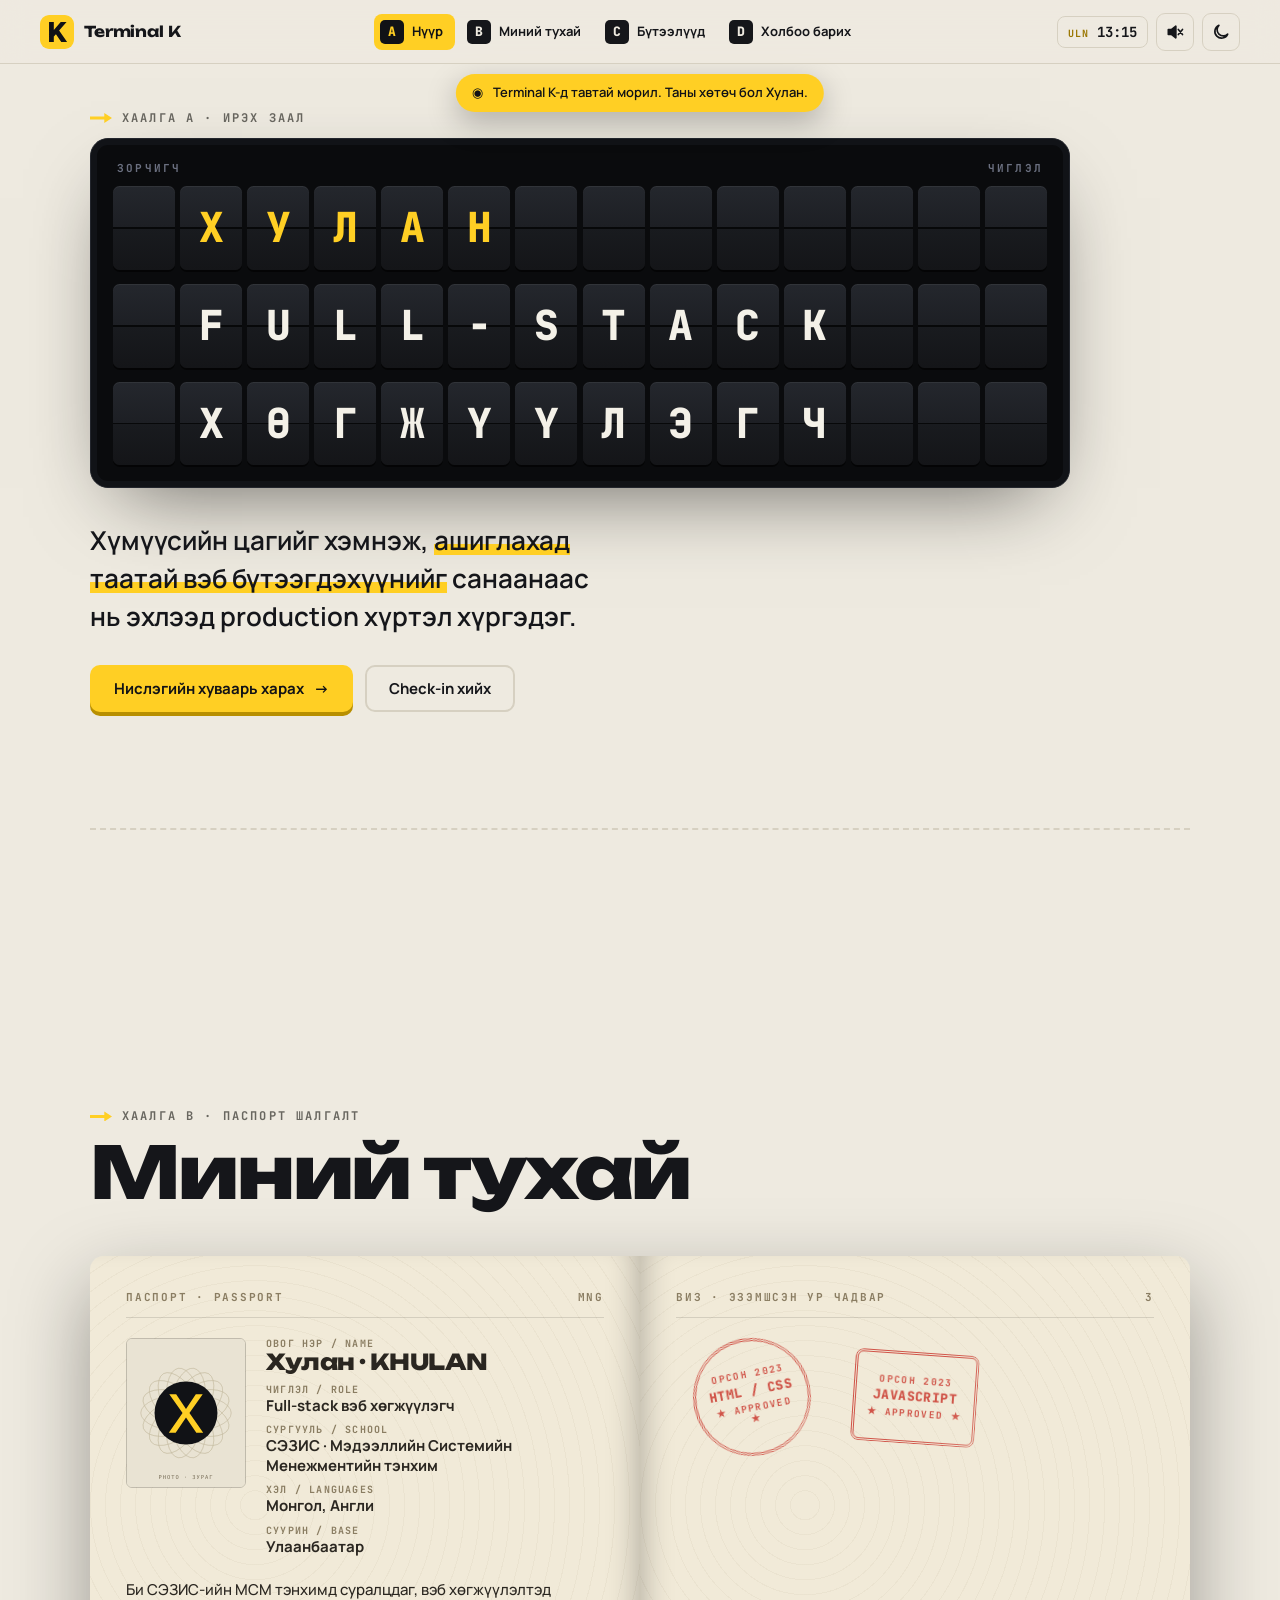
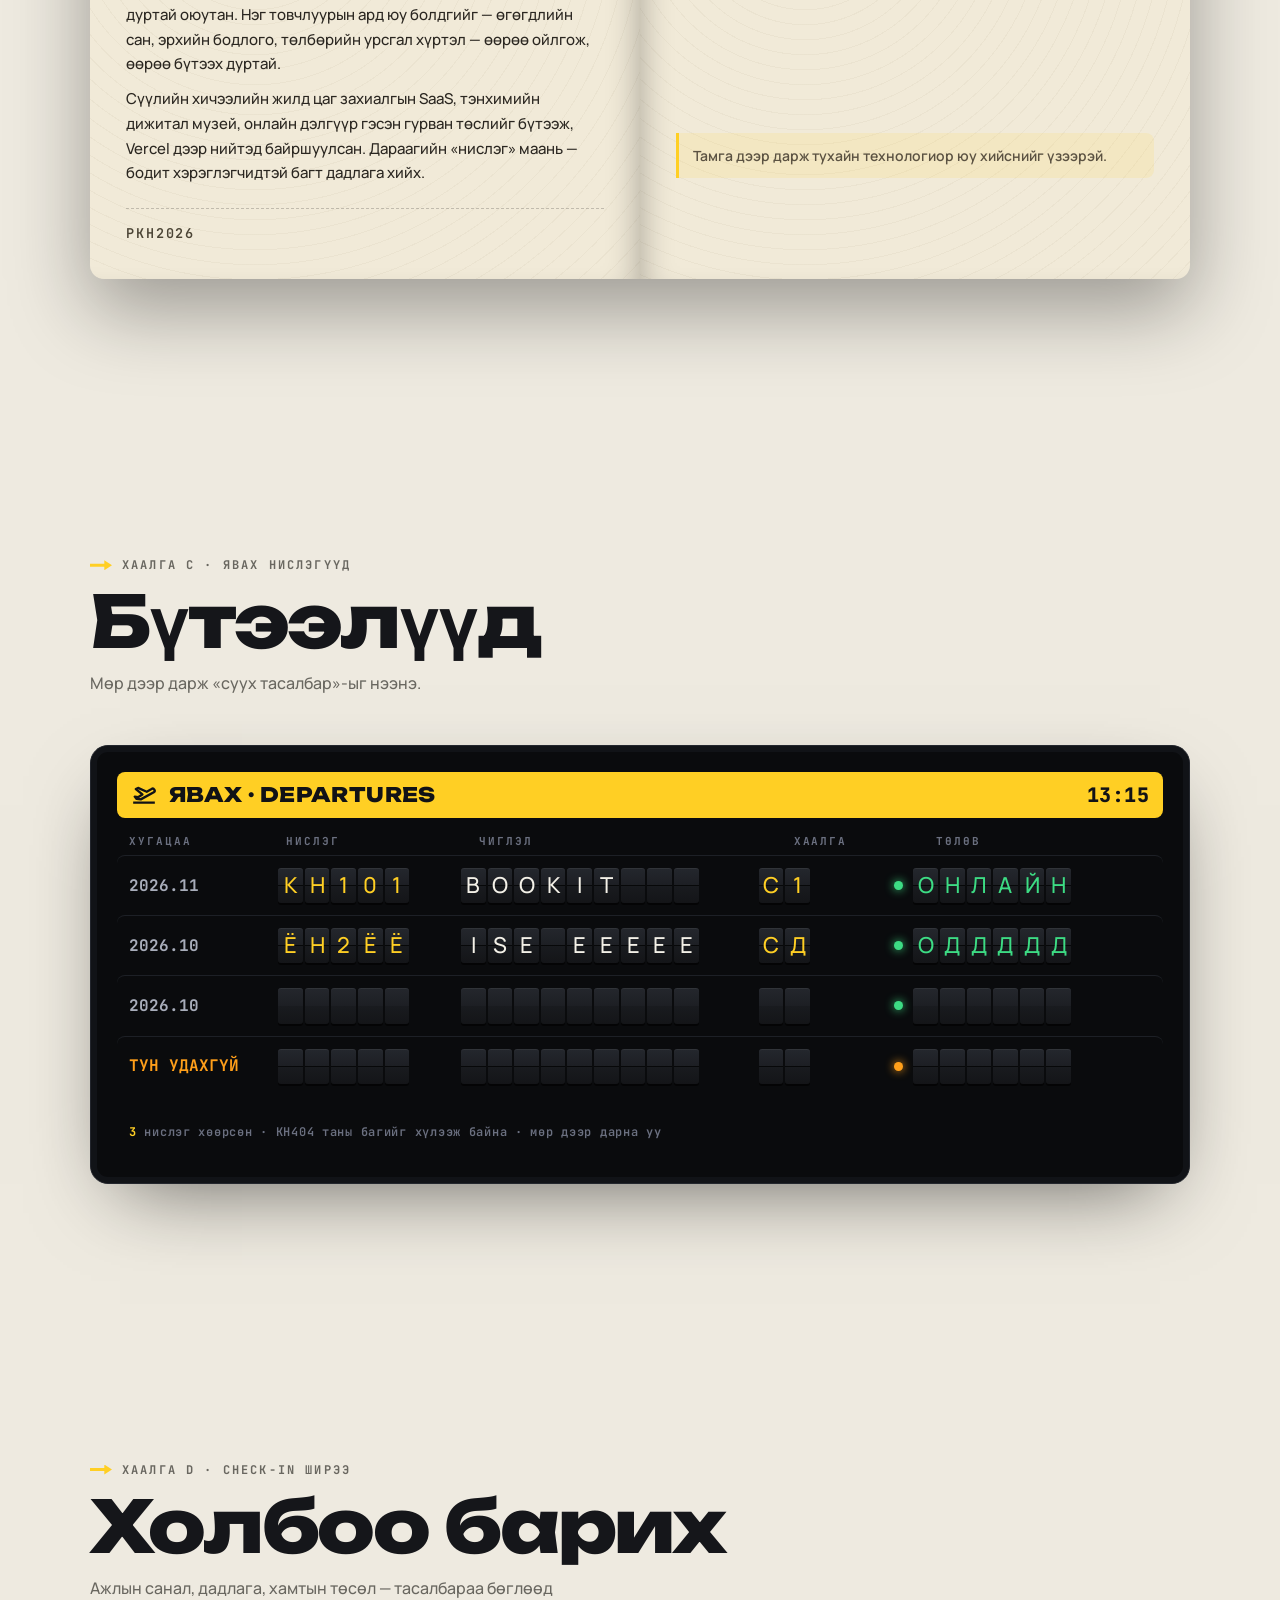
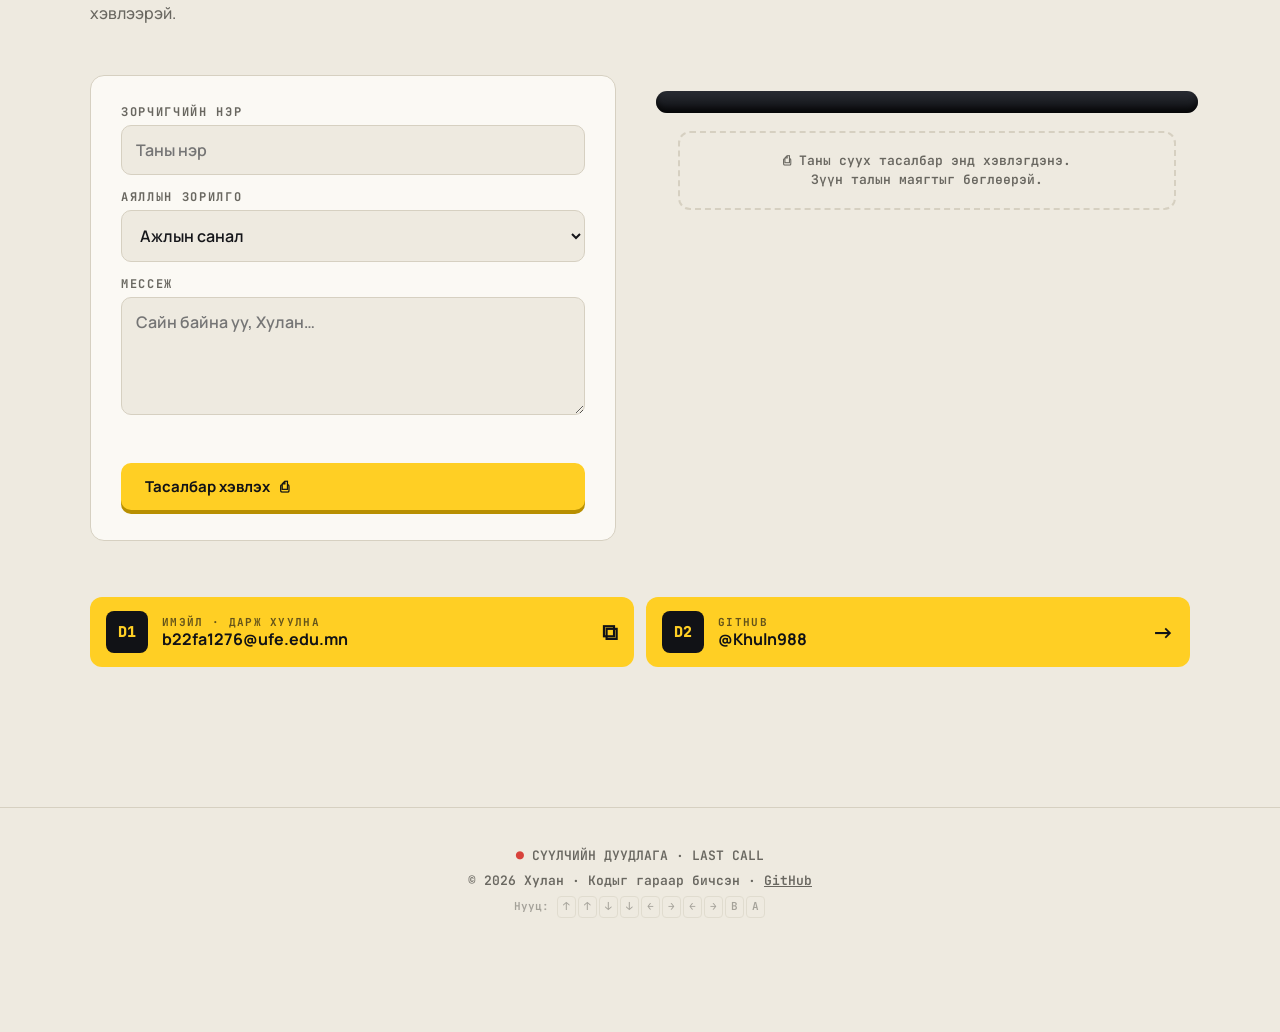
==== index.html @ 2f31a18d "Бүтэц: index.html — терминалын хаалга A–D хэсгүүд Co-Authored-By: Claude Opus 5.5 <noreply@anthropic" ====
<!doctype html>
<html lang="mn" data-theme="night">
<head>
  <meta charset="UTF-8" />
  <meta name="viewport" content="width=device-width, initial-scale=1.0" />
  <title>Terminal K · Хулан — Full-stack хөгжүүлэгч</title>
  <meta name="description" content="Хулангийн портфолио — нисэх буудлын терминал хэлбэрээр. Бүтээлүүд, ур чадвар, холбоо барих." />
  <meta name="theme-color" content="#0c0d10" />
  <meta property="og:title" content="Terminal K · Хулан" />
  <meta property="og:description" content="Нисэх буудал маягийн хувийн портфолио." />
  <link rel="icon" href="assets/logo.svg" type="image/svg+xml" />
  <link rel="preconnect" href="https://fonts.googleapis.com" />
  <link rel="preconnect" href="https://fonts.gstatic.com" crossorigin />
  <link href="https://fonts.googleapis.com/css2?family=JetBrains+Mono:wght@500;700;800&family=Manrope:wght@400;500;600;700;800&family=Unbounded:wght@500;700;800&display=swap" rel="stylesheet" />
  <link rel="stylesheet" href="css/style.css" />
</head>
<body>
  <a class="skip" href="#works">Бүтээлүүд рүү алгасах</a>

  <!-- ============ ДЭЭД МӨР: лого, навигаци (хаалганы тэмдэг), цаг ============ -->
  <header class="topbar">
    <a href="#hero" class="brand" id="logo" aria-label="Terminal K — нүүр">
      <img src="assets/logo.svg" alt="" width="34" height="34" />
      <span>Terminal&nbsp;K</span>
    </a>

    <nav class="signs" aria-label="Үндсэн цэс">
      <a href="#hero"><b>A</b><span>Нүүр</span></a>
      <a href="#about"><b>B</b><span>Миний тухай</span></a>
      <a href="#works"><b>C</b><span>Бүтээлүүд</span></a>
      <a href="#contact"><b>D</b><span>Холбоо барих</span></a>
    </nav>

    <div class="tools">
      <span class="clock" aria-label="Улаанбаатарын цаг"><small>ULN</small> <time id="clock">--:--</time></span>
      <button class="icon-btn" id="soundBtn" aria-pressed="false" title="Дуу асаах/унтраах">
        <svg viewBox="0 0 24 24" aria-hidden="true"><path d="M4 9h4l5-4v14l-5-4H4z"/><path class="wave" d="M16 8.5a5 5 0 0 1 0 7M18.5 6a8.5 8.5 0 0 1 0 12"/><path class="mute" d="M16 9l5 6M21 9l-5 6"/></svg>
        <span class="sr">Дуу</span>
      </button>
      <button class="icon-btn" id="themeBtn" title="Өдөр / Шөнийн нислэг">
        <svg viewBox="0 0 24 24" aria-hidden="true"><path class="moon" d="M20 14.5A8 8 0 1 1 9.5 4a6.5 6.5 0 0 0 10.5 10.5z"/><g class="sun"><circle cx="12" cy="12" r="4.5"/><path d="M12 2v2M12 20v2M2 12h2M20 12h2M4.9 4.9l1.4 1.4M17.7 17.7l1.4 1.4M4.9 19.1l1.4-1.4M17.7 6.3l1.4-1.4"/></g></svg>
        <span class="sr">Горим</span>
      </button>
    </div>
  </header>

  <!-- Зарлалын мөр (PA announcement) -->
  <div class="pa" id="pa" role="status" aria-live="polite">
    <span class="pa-icon" aria-hidden="true">◉</span><span id="paText"></span>
  </div>

  <main>
    <!-- ============ A · ТАНИЛЦУУЛГА ============ -->
    <section id="hero" class="hero" data-gate="hero">
      <p class="eyebrow">Хаалга A · Ирэх заал</p>
      <div class="board-wrap">
        <div class="board-head"><span>ЗОРЧИГЧ</span><span>ЧИГЛЭЛ</span></div>
        <div class="flapboard" id="heroBoard" aria-hidden="true"></div>
      </div>
      <h1 class="sr" id="heroTitle"></h1>
      <p class="tagline" id="tagline"></p>
      <div class="cta">
        <a href="#works" class="btn btn-sign">Нислэгийн хуваарь харах <span aria-hidden="true">→</span></a>
        <a href="#contact" class="btn btn-ghost">Check-in хийх</a>
      </div>
      <div class="runway" aria-hidden="true">
        <span class="plane" id="heroPlane">
          <svg viewBox="0 0 64 24"><path d="M2 13l9-1 14-9h6l-8 9 18-1 6-5h4l-3 7 3 7h-4l-6-5-18-1 8 9h-6l-14-9-9-1z"/></svg>
        </span>
      </div>
    </section>

    <!-- ============ B · МИНИЙ ТУХАЙ (Паспорт) ============ -->
    <section id="about" class="about" data-gate="about">
      <header class="sec-head">
        <p class="eyebrow">Хаалга B · Паспорт шалгалт</p>
        <h2>Миний тухай</h2>
      </header>

      <div class="passport" id="passport">
        <!-- зүүн хуудас: мэдээлэл -->
        <article class="page page-id">
          <div class="page-top"><span>ПАСПОРТ · PASSPORT</span><span>MNG</span></div>
          <div class="id-grid">
            <div class="photo" aria-hidden="true">
              <img src="assets/avatar.svg" alt="" />
            </div>
            <dl class="fields" id="fields"></dl>
          </div>
          <div class="bio" id="bio"></div>
          <p class="mrz" id="mrz" aria-hidden="true"></p>
        </article>

        <!-- баруун хуудас: виз тамга = ур чадвар -->
        <article class="page page-visa">
          <div class="page-top"><span>ВИЗ · ЭЗЭМШСЭН УР ЧАДВАР</span><span>3</span></div>
          <ul class="stamps" id="stamps"></ul>
          <p class="stamp-note" id="stampNote">Тамга дээр дарж тухайн технологиор юу хийснийг үзээрэй.</p>
        </article>
      </div>
    </section>

    <!-- ============ C · БҮТЭЭЛҮҮД (Нислэгийн самбар) ============ -->
    <section id="works" class="works" data-gate="works">
      <header class="sec-head">
        <p class="eyebrow">Хаалга C · Явах нислэгүүд</p>
        <h2>Бүтээлүүд</h2>
        <p class="sec-sub">Мөр дээр дарж «суух тасалбар»-ыг нээнэ.</p>
      </header>

      <div class="departures">
        <div class="dep-title">
          <span class="dep-icon" aria-hidden="true">
            <svg viewBox="0 0 24 24"><path d="M2 19h20M3.5 13.5l3 .5 4-2.5-6-5 2-1 8 3.5 4.5-2.5a1.8 1.8 0 0 1 2 3L9 16l-4-.5z"/></svg>
          </span>
          <span>ЯВАХ · DEPARTURES</span>
          <time id="depClock"></time>
        </div>
        <div class="dep-cols" aria-hidden="true">
          <span>ХУГАЦАА</span><span>НИСЛЭГ</span><span>ЧИГЛЭЛ</span><span>ХААЛГА</span><span>ТӨЛӨВ</span>
        </div>
        <ul class="dep-rows" id="depRows"></ul>
      </div>
    </section>

    <!-- ============ D · ХОЛБОО БАРИХ (Check-in) ============ -->
    <section id="contact" class="contact" data-gate="contact">
      <header class="sec-head">
        <p class="eyebrow">Хаалга D · Check-in ширээ</p>
        <h2>Холбоо барих</h2>
        <p class="sec-sub">Ажлын санал, дадлага, хамтын төсөл — тасалбараа бөглөөд хэвлээрэй.</p>
      </header>

      <div class="checkin">
        <form class="desk" id="checkinForm" novalidate>
          <label>Зорчигчийн нэр
            <input name="name" id="fName" autocomplete="name" required maxlength="40" placeholder="Таны нэр" />
          </label>
          <label>Аяллын зорилго
            <select name="purpose" id="fPurpose">
              <option>Ажлын санал</option>
              <option>Дадлагын санал</option>
              <option>Хамтын төсөл</option>
              <option>Зүгээр л мэндчилгээ</option>
            </select>
          </label>
          <label>Мессеж
            <textarea name="message" id="fMsg" rows="4" required maxlength="600" placeholder="Сайн байна уу, Хулан…"></textarea>
          </label>
          <p class="form-err" id="formErr" role="alert"></p>
          <button class="btn btn-sign" type="submit">Тасалбар хэвлэх <span aria-hidden="true">⎙</span></button>
        </form>

        <div class="printer">
          <div class="slot" aria-hidden="true"></div>
          <p class="printer-hint" id="printerHint">⎙ Таны суух тасалбар энд хэвлэгдэнэ.<br>Зүүн талын маягтыг бөглөөрэй.</p>
          <div class="ticket" id="ticket" aria-live="polite">
            <div class="t-main">
              <div class="t-row"><span class="t-air"><img src="assets/logo.svg" alt="" width="20" height="20" /> TERMINAL K</span><span>BOARDING PASS</span></div>
              <div class="t-route">
                <div><small>ХААНААС</small><b id="tFrom">YOU</b></div>
                <span class="t-plane" aria-hidden="true">✈</span>
                <div><small>ХААШАА</small><b>ХУЛАН</b></div>
              </div>
              <div class="t-grid">
                <div><small>ЗОРЧИГЧ</small><span id="tName">—</span></div>
                <div><small>ЗОРИЛГО</small><span id="tPurpose">—</span></div>
                <div><small>ОГНОО</small><span id="tDate">—</span></div>
                <div><small>СУУДАЛ</small><span id="tSeat">—</span></div>
              </div>
              <a class="btn btn-sign t-send" id="tSend" href="#">Имэйлээр илгээх →</a>
            </div>
            <div class="t-stub" aria-hidden="true"><div class="barcode" id="barcode"></div></div>
          </div>
        </div>

        <ul class="gates" id="gates"></ul>
      </div>
    </section>
  </main>

  <footer class="foot">
    <p><span class="blink">●</span> СҮҮЛЧИЙН ДУУДЛАГА · LAST CALL</p>
    <p>© <span id="year"></span> Хулан · Кодыг гараар бичсэн · <a href="https://github.com/Khuln988" target="_blank" rel="noopener">GitHub</a></p>
    <p class="hint">Нууц: <kbd>↑</kbd><kbd>↑</kbd><kbd>↓</kbd><kbd>↓</kbd><kbd>←</kbd><kbd>→</kbd><kbd>←</kbd><kbd>→</kbd><kbd>B</kbd><kbd>A</kbd></p>
  </footer>

  <!-- Суух тасалбар (бүтээлийн дэлгэрэнгүй) -->
  <dialog class="pass" id="passDialog" aria-labelledby="passTitle">
    <button class="pass-close" id="passClose" aria-label="Хаах">×</button>
    <div class="pass-body" id="passBody"></div>
  </dialog>

  <div class="flyover" id="flyover" aria-hidden="true">
    <svg viewBox="0 0 64 24"><path d="M2 13l9-1 14-9h6l-8 9 18-1 6-5h4l-3 7 3 7h-4l-6-5-18-1 8 9h-6l-14-9-9-1z"/></svg>
    <span>ХУЛАНД АЖЛЫН САНАЛ ӨГӨӨРӨЙ ✦</span>
  </div>

  <script type="module" src="js/main.js"></script>
</body>
</html>
---- css/style.css ----
/* =====================================================================
   Terminal K — портфолио. Нисэх буудлын тэмдэглэгээ (wayfinding)-ээс
   санаа авсан: шар тэмдэг + хар бичиг, split-flap самбар, паспорт.
   ===================================================================== */

/* ---------- 1. Өнгө, фонт (theme variables) ---------- */
:root {
  --sign: #ffcf24;        /* нисэх буудлын шар тэмдэг */
  --sign-ink: #111216;
  --flap-bg: #1c1e23;
  --flap-ink: #f4f1e8;
  --ok: #3ddc84;
  --warn: #ff9f1a;
  --red: #d8433c;
  --blue: #2f5fd0;
  --green: #1f8a5b;
  --paper: #f1ead8;       /* паспортын цаас */
  --paper-ink: #2a2620;

  --f-display: 'Unbounded', 'Manrope', system-ui, sans-serif;
  --f-body: 'Manrope', system-ui, -apple-system, 'Segoe UI', sans-serif;
  --f-mono: 'JetBrains Mono', ui-monospace, 'SFMono-Regular', Menlo, monospace;

  --r: 14px;
  --wrap: 1180px;
  --pad: clamp(18px, 4vw, 40px);
  --top-h: 64px;
}

/* Шөнийн нислэг (default) */
[data-theme='night'] {
  --bg: #0c0d10;
  --bg-2: #121318;
  --surface: #17191f;
  --ink: #f2efe6;
  --muted: #8f94a1;
  --line: #262933;
  --glow: rgba(255, 207, 36, 0.08);
  color-scheme: dark;
}
/* Өдрийн нислэг */
[data-theme='day'] {
  --bg: #eeeae0;
  --bg-2: #e6e1d4;
  --surface: #fbf9f4;
  --ink: #15161a;
  --muted: #696760;
  --line: #d6d0c1;
  --glow: rgba(255, 190, 0, 0.18);
  color-scheme: light;
}

/* ---------- 2. Суурь ---------- */
*, *::before, *::after { box-sizing: border-box; }
html { scroll-behavior: smooth; scroll-padding-top: calc(var(--top-h) + 16px); }
body {
  margin: 0;
  background:
    radial-gradient(1200px 600px at 85% -10%, var(--glow), transparent 60%),
    var(--bg);
  color: var(--ink);
  font: 500 16px/1.6 var(--f-body);
  -webkit-font-smoothing: antialiased;
  overflow-x: hidden;
  transition: background-color .4s, color .4s;
}
img, svg { display: block; max-width: 100%; }
a { color: inherit; }
button, input, select, textarea { font: inherit; color: inherit; }
::selection { background: var(--sign); color: var(--sign-ink); }

.sr {
  position: absolute !important; width: 1px; height: 1px; overflow: hidden;
  clip: rect(0 0 0 0); white-space: nowrap;
}
.skip { position: absolute; left: -999px; top: 8px; z-index: 100; background: var(--sign); color: var(--sign-ink); padding: 8px 12px; border-radius: 8px; }
.skip:focus { left: 8px; }
:focus-visible { outline: 3px solid var(--sign); outline-offset: 3px; border-radius: 6px; }

main > section {
  max-width: var(--wrap);
  margin: 0 auto;
  padding: clamp(72px, 11vw, 140px) var(--pad);
}

.eyebrow {
  font: 700 12px/1 var(--f-mono);
  letter-spacing: .18em;
  text-transform: uppercase;
  color: var(--muted);
  margin: 0 0 14px;
  display: flex; align-items: center; gap: 10px;
}
.eyebrow::before {
  content: ''; width: 22px; height: 10px; background: var(--sign);
  clip-path: polygon(0 35%, 65% 35%, 65% 0, 100% 50%, 65% 100%, 65% 65%, 0 65%);
}
.sec-head { margin-bottom: clamp(28px, 5vw, 48px); }
.sec-head h2 {
  font: 800 clamp(34px, 6.4vw, 72px)/1 var(--f-display);
  letter-spacing: -.03em;
  margin: 0;
}
.sec-sub { color: var(--muted); margin: 14px 0 0; max-width: 52ch; }

/* ---------- 3. Товч ---------- */
.btn {
  display: inline-flex; align-items: center; gap: 10px;
  padding: 14px 22px;
  border-radius: 10px;
  border: 2px solid transparent;
  font: 700 15px/1 var(--f-body);
  text-decoration: none;
  cursor: pointer;
  transition: transform .15s, box-shadow .15s, background .2s;
}
.btn-sign { background: var(--sign); color: var(--sign-ink); box-shadow: 0 4px 0 #b88f00; }
.btn-sign:hover { transform: translateY(-2px); box-shadow: 0 6px 0 #b88f00; }
.btn-sign:active { transform: translateY(3px); box-shadow: 0 1px 0 #b88f00; }
.btn-ghost { border-color: var(--line); background: transparent; }
.btn-ghost:hover { border-color: var(--ink); }

/* ---------- 4. Дээд мөр ---------- */
.topbar {
  position: sticky; top: 0; z-index: 40;
  height: var(--top-h);
  display: flex; align-items: center; justify-content: space-between; gap: 16px;
  padding: 0 var(--pad);
  background: color-mix(in srgb, var(--bg) 82%, transparent);
  backdrop-filter: blur(14px);
  border-bottom: 1px solid var(--line);
}
.brand { display: flex; align-items: center; gap: 10px; text-decoration: none; font: 700 15px/1 var(--f-display); letter-spacing: -.01em; user-select: none; }
.brand img { border-radius: 9px; transition: transform .3s; }
.brand:hover img { transform: rotate(-8deg); }

.signs { display: flex; gap: 6px; }
.signs a {
  display: flex; align-items: center; gap: 8px;
  padding: 6px 12px 6px 6px;
  border-radius: 8px;
  text-decoration: none;
  font: 700 13px/1 var(--f-body);
  color: var(--ink);
  transition: background .2s, color .2s;
}
.signs a b {
  display: grid; place-items: center;
  width: 24px; height: 24px; border-radius: 5px;
  background: var(--ink); color: var(--bg);
  font: 800 13px/1 var(--f-mono);
}
.signs a:hover, .signs a.active { background: var(--sign); color: var(--sign-ink); }
.signs a:hover b, .signs a.active b { background: var(--sign-ink); color: var(--sign); }

.tools { display: flex; align-items: center; gap: 8px; }
.clock { font: 700 14px/1 var(--f-mono); padding: 8px 10px; border: 1px solid var(--line); border-radius: 8px; white-space: nowrap; }
.clock small { color: var(--sign); font-size: 10px; letter-spacing: .1em; }
[data-theme='day'] .clock small { color: #9a7600; }
.icon-btn {
  width: 38px; height: 38px; display: grid; place-items: center;
  border-radius: 9px; border: 1px solid var(--line); background: transparent; cursor: pointer;
}
.icon-btn:hover { border-color: var(--ink); }
.icon-btn svg { width: 20px; height: 20px; fill: none; stroke: currentColor; stroke-width: 2; stroke-linecap: round; stroke-linejoin: round; }
#soundBtn svg path:first-child { fill: currentColor; }
#soundBtn .wave { display: none; }
#soundBtn[aria-pressed='true'] .wave { display: block; }
#soundBtn[aria-pressed='true'] .mute { display: none; }
[data-theme='night'] #themeBtn .moon { display: none; }
[data-theme='day'] #themeBtn .sun { display: none; }

/* PA announcement */
.pa {
  position: fixed; z-index: 39; left: 50%; top: calc(var(--top-h) + 10px);
  transform: translate(-50%, -140%);
  max-width: min(92vw, 640px);
  display: flex; gap: 10px; align-items: center;
  padding: 10px 16px;
  background: var(--sign); color: var(--sign-ink);
  border-radius: 999px;
  font: 600 13px/1.35 var(--f-body);
  box-shadow: 0 10px 30px rgba(0,0,0,.25);
  transition: transform .5s cubic-bezier(.2,.9,.25,1.2);
  pointer-events: none;
}
.pa.show { transform: translate(-50%, 0); }
.pa-icon { animation: blink 1s steps(2) infinite; }

/* ---------- 5. Split-flap хавтан ---------- */
.flapboard { container-type: inline-size; display: grid; gap: 1.1cqi; }
.flap-row { display: grid; grid-template-columns: repeat(var(--cols), 1fr); gap: .55cqi; }
.tile {
  position: relative;
  aspect-ratio: .74;
  display: grid; place-items: center;
  border-radius: .7cqi;
  background:
    linear-gradient(180deg, #24272d 0%, #1d1f24 49.4%, #070809 49.4% 50.6%, #191b1f 50.6%, #141518 100%);
  box-shadow: inset 0 1px 0 rgba(255,255,255,.06), 0 2px 0 rgba(0,0,0,.6);
  color: var(--flap-ink);
  font: 800 calc(100cqi / var(--cols) * .62)/1 var(--f-mono);
  perspective: 300px;
  overflow: hidden;
}
.tile.hl { color: var(--sign); }
.tile .ch { display: block; transform-origin: 50% 50%; }
.tile.flip .ch { animation: flip .075s ease-out; }
@keyframes flip {
  from { transform: rotateX(-85deg) scaleY(.6); filter: brightness(.35); }
  to { transform: none; filter: none; }
}

/* жижиг хувилбар — нислэгийн самбарын нүд */
.mini { display: inline-flex; gap: 2px; }
.mini .tile {
  width: 1.12em; font-size: var(--mini-size, 22px);
  aspect-ratio: auto; height: 1.6em;
  border-radius: 3px;
}

/* ---------- 6. Hero ---------- */
.hero { min-height: calc(100svh - var(--top-h)); display: flex; flex-direction: column; justify-content: center; padding-top: 48px !important; }
.board-wrap {
  background: #0a0b0d;
  border: 1px solid #23262d;
  border-radius: calc(var(--r) + 4px);
  padding: clamp(10px, 2vw, 22px);
  box-shadow: 0 30px 80px -30px rgba(0,0,0,.6), inset 0 0 0 6px #111317;
  max-width: 980px;
}
.board-head { display: flex; justify-content: space-between; font: 700 11px/1 var(--f-mono); letter-spacing: .2em; color: #6b7080; padding: 2px 4px 12px; }
.tagline {
  font: 600 clamp(19px, 2.4vw, 26px)/1.45 var(--f-body);
  max-width: 34ch; margin: 34px 0 30px; text-wrap: balance;
}
.tagline em { font-style: normal; background: linear-gradient(transparent 62%, var(--sign) 62% 92%, transparent 92%); color: inherit; }
[data-theme='night'] .tagline em { background: none; color: var(--sign); }
.cta { display: flex; flex-wrap: wrap; gap: 12px; }

.runway { position: relative; height: 70px; margin-top: 48px; border-bottom: 2px dashed var(--line); overflow: hidden; }
.plane { position: absolute; left: -80px; bottom: 6px; width: 64px; color: var(--ink); }
.plane svg, .flyover svg { fill: currentColor; transform: scaleX(-1); }
.plane.takeoff { animation: takeoff 3.2s cubic-bezier(.55,0,.4,1) forwards; }
@keyframes takeoff {
  0% { transform: translateX(0) rotate(0); }
  55% { transform: translateX(55vw) rotate(0); }
  100% { transform: translate(110vw, -70px) rotate(-14deg); }
}

/* ---------- 7. Паспорт ---------- */
.passport {
  display: grid; grid-template-columns: 1fr 1fr;
  perspective: 1800px;
  filter: drop-shadow(0 30px 40px rgba(0,0,0,.35));
}
.page {
  position: relative;
  background:
    repeating-radial-gradient(circle at 30% 40%, transparent 0 14px, rgba(120,100,60,.05) 14px 15px),
    var(--paper);
  color: var(--paper-ink);
  padding: clamp(20px, 3vw, 36px);
  min-height: 520px;
  transition: transform 1.1s cubic-bezier(.2,.8,.2,1), opacity .6s;
}
.page-id { border-radius: var(--r) 0 0 var(--r); transform-origin: right center; box-shadow: inset -24px 0 30px -20px rgba(0,0,0,.25); }
.page-visa { border-radius: 0 var(--r) var(--r) 0; transform-origin: left center; box-shadow: inset 24px 0 30px -20px rgba(0,0,0,.25); }
.passport:not(.open) .page-id { transform: rotateY(70deg); opacity: .2; }
.passport:not(.open) .page-visa { transform: rotateY(-70deg); opacity: .2; }

.page-top { display: flex; justify-content: space-between; font: 700 11px/1 var(--f-mono); letter-spacing: .16em; color: #8a7d62; padding-bottom: 14px; border-bottom: 1px solid rgba(0,0,0,.12); margin-bottom: 20px; }
.id-grid { display: grid; grid-template-columns: 120px 1fr; gap: 20px; }
.photo { border: 1px solid rgba(0,0,0,.2); border-radius: 6px; overflow: hidden; align-self: start; }
.fields { margin: 0; display: grid; gap: 9px; }
.fields div { display: grid; }
.fields dt { font: 700 10px/1.2 var(--f-mono); letter-spacing: .12em; color: #8a7d62; text-transform: uppercase; }
.fields dd { margin: 0; font: 700 15px/1.3 var(--f-body); }
.fields .big dd { font: 800 22px/1.1 var(--f-display); letter-spacing: -.02em; }
.bio { margin-top: 22px; font-size: 15px; line-height: 1.65; }
.bio p { margin: 0 0 10px; }
.mrz {
  margin: 22px 0 0; padding-top: 14px; border-top: 1px dashed rgba(0,0,0,.2);
  font: 600 clamp(10px, 1.25vw, 13.5px)/1.5 var(--f-mono);
  letter-spacing: .14em; word-break: break-all; color: #4c4536;
}

.stamps {
  list-style: none; margin: 0; padding: 0;
  display: grid; grid-template-columns: repeat(3, 1fr);
  gap: 18px 10px; place-items: center;
}
.stamp {
  --c: var(--red);
  position: relative;
  display: grid; place-items: center; text-align: center;
  width: 118px; aspect-ratio: 1;
  border: 3px double var(--c);
  color: var(--c);
  border-radius: 50%;
  padding: 10px;
  background: transparent;
  cursor: pointer;
  font: 800 13px/1.15 var(--f-mono);
  text-transform: uppercase;
  letter-spacing: .03em;
  opacity: 0;
  transform: rotate(var(--rot, -8deg)) scale(2.4);
  mix-blend-mode: multiply;
  -webkit-mask-image: radial-gradient(circle at 30% 30%, #000 60%, rgba(0,0,0,.75) 100%);
  transition: filter .2s;
}
.stamp.rect { border-radius: 8px; aspect-ratio: 1.35; width: 124px; }
.stamp.oval { border-radius: 50% / 40%; aspect-ratio: 1.3; width: 128px; }
.stamp:nth-child(3n+2) { --c: var(--blue); }
.stamp:nth-child(3n) { --c: var(--green); }
.stamp small { display: block; font-size: 9.5px; font-weight: 700; letter-spacing: .14em; margin-top: 4px; }
.stamp small:first-child { margin: 0 0 4px; }
.stamp.in { animation: stampIn .38s cubic-bezier(.3,1.6,.5,1) forwards; }
.stamp:hover, .stamp.active { filter: saturate(1.6) brightness(.85); }
.stamp.active { outline: 2px dashed var(--c); outline-offset: 5px; }
@keyframes stampIn {
  0% { opacity: 0; transform: rotate(var(--rot)) scale(2.4); }
  70% { opacity: .9; transform: rotate(var(--rot)) scale(.94); }
  100% { opacity: .88; transform: rotate(var(--rot)) scale(1); }
}
.stamp-note {
  margin: 24px 0 0; min-height: 3.2em;
  font: 600 14px/1.5 var(--f-body); color: #5b5242;
  padding: 12px 14px; border-left: 3px solid var(--sign); background: rgba(255,207,36,.12); border-radius: 0 8px 8px 0;
}

/* ---------- 8. Нислэгийн самбар ---------- */
.departures {
  background: #0a0b0d; color: var(--flap-ink);
  border-radius: calc(var(--r) + 4px);
  border: 1px solid #23262d;
  box-shadow: 0 30px 80px -30px rgba(0,0,0,.6), inset 0 0 0 6px #111317;
  padding: clamp(14px, 2.4vw, 26px);
  overflow: hidden;
}
.dep-title {
  display: flex; align-items: center; gap: 12px;
  background: var(--sign); color: var(--sign-ink);
  padding: 10px 14px; border-radius: 8px;
  font: 800 clamp(14px, 2vw, 20px)/1 var(--f-display); letter-spacing: .02em;
}
.dep-title time { margin-left: auto; font: 800 clamp(14px, 2vw, 20px)/1 var(--f-mono); }
.dep-icon svg { width: 26px; height: 26px; fill: none; stroke: currentColor; stroke-width: 2.2; stroke-linejoin: round; }

.dep-cols, .dep-row {
  display: grid;
  grid-template-columns: 1fr 1.25fr 2.1fr .9fr 1.5fr;
  gap: 14px; align-items: center;
}
.dep-cols { padding: 18px 12px 8px; font: 700 11px/1 var(--f-mono); letter-spacing: .18em; color: #6b7080; }
.dep-rows { list-style: none; margin: 0; padding: 0; }
.dep-row {
  width: 100%;
  padding: 12px; border: 0; border-top: 1px solid #1d2026;
  background: transparent; color: inherit; text-align: left; cursor: pointer;
  border-radius: 8px;
  transition: background .2s;
}
.dep-row:hover, .dep-row:focus-visible { background: #15171c; }
.dep-row:hover .dep-go { opacity: 1; transform: none; }
.dep-row .when { font: 700 16px/1 var(--f-mono); color: #a8adba; }
.dep-row .status { display: flex; align-items: center; gap: 10px; }
.dep-row .status .tile { color: var(--ok); }
.dep-row .lamp { width: 9px; height: 9px; border-radius: 50%; background: var(--ok); box-shadow: 0 0 10px var(--ok); animation: blink 1.4s steps(2) infinite; flex: none; }
.dep-row.soon .status .tile { color: var(--warn); }
.dep-row.soon .lamp { background: var(--warn); box-shadow: 0 0 10px var(--warn); }
.dep-row.soon .when { color: var(--warn); }
.dep-go { margin-left: auto; font: 700 12px/1 var(--f-mono); color: var(--sign); opacity: 0; transform: translateX(-6px); transition: .2s; white-space: nowrap; }
.dep-foot { padding: 16px 12px 4px; font: 600 12px/1.4 var(--f-mono); color: #6b7080; letter-spacing: .06em; }
.dep-foot b { color: var(--sign); }

/* ---------- 9. Суух тасалбар (dialog) ---------- */
.pass {
  width: min(960px, 94vw); max-height: 92vh;
  padding: 0; border: 0; border-radius: 18px;
  background: transparent; color: #17181c;
  overflow: visible;
}
.pass::backdrop { background: rgba(5,6,8,.72); backdrop-filter: blur(5px); }
.pass[open] { animation: passIn .45s cubic-bezier(.2,.9,.3,1.15); }
@keyframes passIn { from { transform: translateY(40px) rotate(-2deg); opacity: 0; } }
.pass-close {
  position: absolute; z-index: 2; top: -14px; right: -14px;
  width: 40px; height: 40px; border-radius: 50%; border: 0;
  background: var(--sign); color: var(--sign-ink); font: 700 24px/1 var(--f-body); cursor: pointer;
  box-shadow: 0 6px 18px rgba(0,0,0,.35);
}
.pass-body {
  display: grid; grid-template-columns: 1fr 230px;
  max-height: 92vh; overflow: auto;
  border-radius: 18px;
  background: #fbf8f1;
}
.pass-main { padding: clamp(18px, 3vw, 30px); }
.pass-air { display: flex; justify-content: space-between; align-items: center; font: 800 12px/1 var(--f-mono); letter-spacing: .16em; color: #7b7466; margin-bottom: 16px; }
.pass-air span:first-child { display: flex; align-items: center; gap: 8px; color: #17181c; }
.pass-shot { border-radius: 10px; overflow: hidden; border: 1px solid #e6dfcf; background: #eee; }
.pass-shot img { width: 100%; height: auto; aspect-ratio: 16 / 10; object-fit: cover; }
.pass h3 { font: 800 clamp(22px, 3vw, 30px)/1.1 var(--f-display); letter-spacing: -.02em; margin: 20px 0 10px; }
.pass p { margin: 0 0 14px; color: #3c3a35; }
.pass ul.hi { margin: 0 0 16px; padding: 0; list-style: none; display: grid; gap: 8px; }
.pass ul.hi li { padding-left: 26px; position: relative; font-size: 15px; color: #2b2a27; }
.pass ul.hi li::before { content: '✈'; position: absolute; left: 0; top: 0; color: #b88f00; font-size: 13px; }
.chips { display: flex; flex-wrap: wrap; gap: 6px; margin: 0 0 20px; padding: 0; list-style: none; }
.chips li { font: 700 12px/1 var(--f-mono); padding: 7px 9px; border-radius: 6px; background: #17181c; color: #f4f1e8; }
.pass-links { display: flex; flex-wrap: wrap; gap: 10px; align-items: center; }
.pass-links .muted { font: 600 13px/1.3 var(--f-mono); color: #7b7466; padding: 10px 4px; }
.pass-links .btn-ghost { border-color: #d9d1bf; color: #17181c; }
.pass-stub {
  position: relative;
  padding: 26px 22px;
  background: var(--sign); color: var(--sign-ink);
  border-left: 3px dashed rgba(0,0,0,.35);
  display: flex; flex-direction: column; gap: 16px;
}
.pass-stub::before, .pass-stub::after {
  content: ''; position: absolute; left: -15px; width: 28px; height: 28px; border-radius: 50%;
  background: var(--bg);
}
.pass-stub::before { top: -14px; } .pass-stub::after { bottom: -14px; }
.pass-stub small { display: block; font: 700 10px/1 var(--f-mono); letter-spacing: .16em; opacity: .7; margin-bottom: 4px; }
.pass-stub b { font: 800 22px/1 var(--f-mono); }
.pass-stub .barcode { margin-top: auto; }

.barcode { height: 56px; display: flex; gap: 2px; align-items: stretch; }
.barcode i { background: currentColor; display: block; }

/* ---------- 10. Check-in ---------- */
.checkin {
  display: grid; grid-template-columns: 1fr 1fr; gap: clamp(20px, 4vw, 48px);
  align-items: start;
}
.desk {
  display: grid; gap: 16px;
  padding: clamp(18px, 3vw, 30px);
  border-radius: var(--r);
  background: var(--surface);
  border: 1px solid var(--line);
}
.desk label { display: grid; gap: 7px; font: 700 12px/1 var(--f-mono); letter-spacing: .14em; text-transform: uppercase; color: var(--muted); }
.desk input, .desk select, .desk textarea {
  width: 100%;
  padding: 13px 14px;
  border-radius: 10px;
  border: 1.5px solid var(--line);
  background: var(--bg);
  font: 600 16px/1.4 var(--f-body); letter-spacing: 0; text-transform: none;
  color: var(--ink);
  resize: vertical;
}
.desk input:focus, .desk select:focus, .desk textarea:focus { outline: none; border-color: var(--sign); box-shadow: 0 0 0 4px var(--glow); }
.form-err { margin: 0; min-height: 1.2em; color: var(--red); font: 600 14px/1.3 var(--f-body); }
[data-theme='night'] .form-err { color: #ff7a72; }

.printer { position: relative; padding-top: 16px; }
.slot {
  position: relative; z-index: 2;
  height: 22px; border-radius: 11px;
  background: linear-gradient(#2a2d34, #0d0e11);
  box-shadow: inset 0 -4px 6px rgba(0,0,0,.6), 0 2px 0 rgba(255,255,255,.05);
  margin: 0 -8px;
}
.ticket {
  position: relative;
  margin: -8px 14px 0;
  display: grid; grid-template-columns: 1fr 74px;
  background: #fbf8f1; color: #17181c;
  border-radius: 0 0 14px 14px;
  clip-path: inset(0 0 100% 0);
  transform: translateY(-40px);
  box-shadow: 0 20px 40px -18px rgba(0,0,0,.5);
}
.ticket.printing { animation: print 1.6s steps(12) forwards; }
.ticket.printed { clip-path: inset(0 0 0 0); transform: none; }
@keyframes print {
  from { clip-path: inset(0 0 100% 0); transform: translateY(-40px); }
  to { clip-path: inset(0 0 0 0); transform: none; }
}
.printer-hint {
  margin: 18px 14px 0; padding: 18px; text-align: center;
  border: 2px dashed var(--line); border-radius: 12px;
  font: 600 13px/1.5 var(--f-mono); color: var(--muted);
}
.printer.has-ticket .printer-hint { display: none; }
.t-main { padding: 22px 20px 20px; }
.t-row { display: flex; justify-content: space-between; font: 800 11px/1 var(--f-mono); letter-spacing: .14em; color: #7b7466; }
.t-air { display: flex; align-items: center; gap: 8px; color: #17181c; }
.t-route { display: flex; align-items: center; justify-content: space-between; margin: 18px 0; }
.t-route small, .t-grid small { display: block; font: 700 10px/1 var(--f-mono); letter-spacing: .14em; color: #8a8273; margin-bottom: 5px; }
.t-route b { font: 800 clamp(24px, 3.4vw, 34px)/1 var(--f-display); letter-spacing: -.02em; }
.t-route div:last-child { text-align: right; }
.t-plane { font-size: 22px; color: #b88f00; }
.t-grid { display: grid; grid-template-columns: 1fr 1fr; gap: 12px; padding-top: 14px; border-top: 1px dashed #d9d1bf; margin-bottom: 18px; }
.t-grid span { font: 700 14px/1.25 var(--f-body); overflow-wrap: anywhere; }
.t-send { width: 100%; justify-content: center; }
.t-stub { background: var(--sign); color: var(--sign-ink); border-left: 3px dashed rgba(0,0,0,.3); border-radius: 0 0 14px 0; display: grid; place-items: center; padding: 14px 10px; }
.t-stub .barcode { height: auto; width: 46px; flex-direction: column; align-self: stretch; }
.t-stub .barcode i { height: auto; }

.gates { grid-column: 1 / -1; list-style: none; margin: 8px 0 0; padding: 0; display: grid; grid-template-columns: repeat(auto-fit, minmax(240px, 1fr)); gap: 12px; }
.gate {
  display: flex; align-items: center; gap: 14px;
  padding: 14px 16px; border-radius: 12px;
  background: var(--sign); color: var(--sign-ink);
  text-decoration: none; font-weight: 700; cursor: pointer; border: 0; width: 100%; text-align: left;
  transition: transform .15s;
}
.gate:hover { transform: translateY(-3px) rotate(-.5deg); }
.gate b { display: grid; place-items: center; min-width: 42px; height: 42px; border-radius: 8px; background: var(--sign-ink); color: var(--sign); font: 800 15px/1 var(--f-mono); }
.gate span { display: grid; line-height: 1.25; min-width: 0; }
.gate small { font: 700 11px/1.2 var(--f-mono); letter-spacing: .12em; opacity: .65; text-transform: uppercase; }
.gate em { font-style: normal; overflow: hidden; text-overflow: ellipsis; white-space: nowrap; }
.gate .arrow { margin-left: auto; font-size: 22px; transition: transform .2s; }
.gate:hover .arrow { transform: translateX(4px); }

/* ---------- 11. Footer + easter egg ---------- */
.foot { border-top: 1px solid var(--line); padding: 34px var(--pad) 110px; text-align: center; color: var(--muted); font: 600 13px/1.6 var(--f-mono); }
.foot p { margin: 4px 0; }
.foot .blink { color: var(--red); animation: blink 1s steps(2) infinite; }
.foot .hint { opacity: .55; font-size: 11px; }
kbd { display: inline-block; padding: 1px 5px; margin: 0 1px; border: 1px solid var(--line); border-radius: 4px; font: inherit; }

.flyover {
  position: fixed; z-index: 60; top: 28vh; left: 0;
  display: flex; align-items: center; gap: 0;
  transform: translateX(-110%);
  pointer-events: none;
  color: var(--ink);
}
.flyover svg { width: 90px; order: 2; }
.flyover span {
  order: 1;
  background: var(--sign); color: var(--sign-ink);
  font: 800 16px/1 var(--f-display); padding: 12px 18px;
  clip-path: polygon(0 0, 100% 50%, 100% 50%, 0 100%, 4% 50%);
  clip-path: polygon(0 0, 96% 0, 100% 50%, 96% 100%, 0 100%, 3% 50%);
  white-space: nowrap; margin-right: -4px;
  border-right: 2px solid currentColor;
}
.flyover.go { animation: fly 5s linear forwards; }
@keyframes fly { to { transform: translateX(110vw) translateY(-8vh); } }
.turbulence { animation: shake .7s cubic-bezier(.36,.07,.19,.97) 2; }
@keyframes shake {
  10%, 90% { transform: translate(-1px, 1px) rotate(-.2deg); }
  20%, 80% { transform: translate(3px, -2px) rotate(.3deg); }
  30%, 50%, 70% { transform: translate(-5px, 2px) rotate(-.4deg); }
  40%, 60% { transform: translate(5px, -1px) rotate(.4deg); }
}

@keyframes blink { 50% { opacity: .25; } }

/* Scroll-оор гарч ирэх */
.reveal { opacity: 0; transform: translateY(26px); transition: opacity .7s, transform .7s cubic-bezier(.2,.8,.2,1); }
.reveal.in { opacity: 1; transform: none; }

/* ---------- 12. Responsive ---------- */
@media (max-width: 980px) {
  .clock { display: none; }
  .signs a { padding: 6px; }
  .signs a span { display: none; }
}
@media (max-width: 860px) {
  .passport { grid-template-columns: 1fr; }
  .page { min-height: 0; }
  .page-id { border-radius: var(--r) var(--r) 0 0; box-shadow: inset 0 -24px 30px -20px rgba(0,0,0,.2); }
  .page-visa { border-radius: 0 0 var(--r) var(--r); box-shadow: inset 0 24px 30px -20px rgba(0,0,0,.2); }
  .passport:not(.open) .page-id, .passport:not(.open) .page-visa { transform: translateY(30px); }
  .checkin { grid-template-columns: 1fr; }
  .pass-body { grid-template-columns: 1fr; }
  .pass-stub { border-left: 0; border-top: 3px dashed rgba(0,0,0,.35); display: grid; grid-template-columns: repeat(3, 1fr); }
  .pass-stub::before, .pass-stub::after { top: -15px; left: auto; bottom: auto; }
  .pass-stub::before { left: -14px; } .pass-stub::after { right: -14px; }
  .pass-stub .barcode { grid-column: 1 / -1; height: 40px; }
}
@media (max-width: 720px) {
  :root { --top-h: 58px; }
  /* backdrop-filter нь fixed хүүхэд элементийн байрлалыг эвддэг тул утсан дээр унтраана */
  .topbar { backdrop-filter: none; background: var(--bg); }
  .pa { border-radius: 14px; font-size: 12.5px; width: 92vw; }
  .pass-air span:last-child { display: none; }
  .foot { padding-bottom: 120px; }
  /* Навигаци доод хэсэгт шар тэмдэг болж бууна */
  .signs {
    position: fixed; left: 10px; right: 10px; bottom: 10px; z-index: 45;
    justify-content: space-between;
    padding: 6px; border-radius: 14px;
    background: var(--sign);
    box-shadow: 0 10px 30px rgba(0,0,0,.35);
  }
  .signs a { flex: 1; flex-direction: column; gap: 3px; padding: 6px 2px; color: var(--sign-ink); font-size: 10.5px; }
  .signs a span { display: block; }
  .signs a b { background: var(--sign-ink); color: var(--sign); }
  .signs a.active { background: var(--sign-ink); color: var(--sign); }
  .signs a.active b { background: var(--sign); color: var(--sign-ink); }

  .dep-cols { display: none; }
  .dep-row {
    grid-template-columns: auto 1fr;
    grid-template-areas: 'flight when' 'dest dest' 'gate status';
    row-gap: 10px;
    padding: 16px 8px;
    --mini-size: 17px;
  }
  .dep-row .c-flight { grid-area: flight; }
  .dep-row .when { grid-area: when; justify-self: end; font-size: 13px; }
  .dep-row .c-dest { grid-area: dest; }
  .dep-row .c-gate { grid-area: gate; }
  .dep-row .status { grid-area: status; justify-self: end; }
  .dep-go { display: none; }
  .stamps { grid-template-columns: repeat(2, 1fr); }
  .id-grid { grid-template-columns: 92px 1fr; gap: 14px; }
  .fields .big dd { font-size: 19px; }
  .ticket { margin: -8px 4px 0; }
}
@media (max-width: 400px) {
  .dep-row { --mini-size: 14.5px; }
  .stamp { width: 104px; font-size: 11.5px; }
  .stamp.rect, .stamp.oval { width: 112px; }
}

@media (prefers-reduced-motion: reduce) {
  *, *::before, *::after { animation-duration: .01ms !important; animation-iteration-count: 1 !important; transition-duration: .01ms !important; scroll-behavior: auto !important; }
}
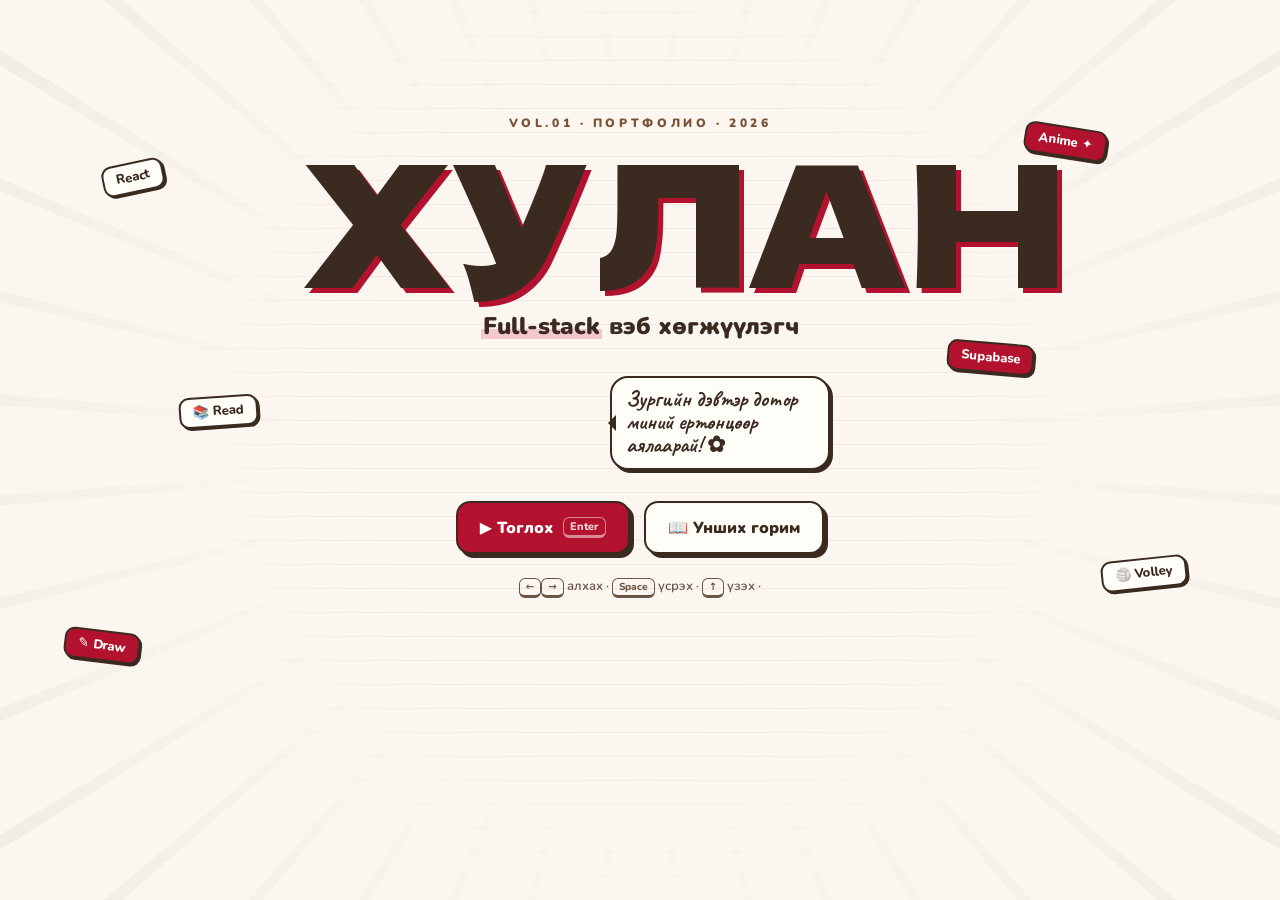
==== commit e74e280c: "UI: манга нүүр, HUD, яриан бөмбөлөг, манга самбар, бэх арчилт transition Co-Authored-By: Claude Opus" ====
--- a/index.html
+++ b/index.html
@@ -1,200 +1,208 @@
 <!doctype html>
-<html lang="mn" data-theme="night">
+<html lang="mn" data-theme="day">
 <head>
   <meta charset="UTF-8" />
-  <meta name="viewport" content="width=device-width, initial-scale=1.0" />
-  <title>Terminal K · Хулан — Full-stack хөгжүүлэгч</title>
-  <meta name="description" content="Хулангийн портфолио — нисэх буудлын терминал хэлбэрээр. Бүтээлүүд, ур чадвар, холбоо барих." />
-  <meta name="theme-color" content="#0c0d10" />
-  <meta property="og:title" content="Terminal K · Хулан" />
-  <meta property="og:description" content="Нисэх буудал маягийн хувийн портфолио." />
-  <link rel="icon" href="assets/logo.svg" type="image/svg+xml" />
+  <meta name="viewport" content="width=device-width, initial-scale=1, viewport-fit=cover" />
+  <title>Хулан — Sketchbook Quest · Full-stack вэб хөгжүүлэгч</title>
+  <meta name="description" content="Хулангийн портфолио — зургийн дэвтэр дотор аялах тоглоом. Ур чадвар, хобби, 5 бүтээл, холбоо барих." />
+  <meta name="theme-color" content="#fbf7f0" />
+  <meta property="og:title" content="Хулан — Sketchbook Quest" />
+  <meta property="og:description" content="Тоглоом хэлбэрийн хувийн портфолио: зураг, анимэ, ном, спорт ба код." />
+  <link rel="icon" href="assets/favicon.svg" type="image/svg+xml" />
   <link rel="preconnect" href="https://fonts.googleapis.com" />
   <link rel="preconnect" href="https://fonts.gstatic.com" crossorigin />
-  <link href="https://fonts.googleapis.com/css2?family=JetBrains+Mono:wght@500;700;800&family=Manrope:wght@400;500;600;700;800&family=Unbounded:wght@500;700;800&display=swap" rel="stylesheet" />
+  <link href="https://fonts.googleapis.com/css2?family=Caveat:wght@600;700&family=Dela+Gothic+One&family=Nunito:wght@500;600;700;800;900&display=swap" rel="stylesheet" />
   <link rel="stylesheet" href="css/style.css" />
 </head>
-<body>
-  <a class="skip" href="#works">Бүтээлүүд рүү алгасах</a>
-
-  <!-- ============ ДЭЭД МӨР: лого, навигаци (хаалганы тэмдэг), цаг ============ -->
-  <header class="topbar">
-    <a href="#hero" class="brand" id="logo" aria-label="Terminal K — нүүр">
-      <img src="assets/logo.svg" alt="" width="34" height="34" />
-      <span>Terminal&nbsp;K</span>
-    </a>
-
-    <nav class="signs" aria-label="Үндсэн цэс">
-      <a href="#hero"><b>A</b><span>Нүүр</span></a>
-      <a href="#about"><b>B</b><span>Миний тухай</span></a>
-      <a href="#works"><b>C</b><span>Бүтээлүүд</span></a>
-      <a href="#contact"><b>D</b><span>Холбоо барих</span></a>
+<body data-mode="start">
+  <a class="skip" href="#reading" data-go="reading">Агуулга руу шууд очих (унших горим)</a>
+
+  <!-- ================= ТОГЛООМ ================= -->
+  <section id="game" class="game" aria-label="Sketchbook Quest тоглоом">
+    <canvas id="screen"></canvas>
+
+    <header class="hud">
+      <div class="hud-chapter" id="chapter" aria-live="polite"><small>БҮЛЭГ</small><b id="chapNo">01</b><span id="chapName">Миний тухай</span></div>
+      <div class="hud-map" id="map" role="group" aria-label="Бүлэг рүү шилжих">
+        <span class="hud-track"><i id="progress"></i></span>
+      </div>
+      <div class="hud-right">
+        <div class="hud-stickers" id="stickers" title="Цуглуулсан ур чадварын стикер"><span class="st-ico">✦</span><b id="coinCount">0</b><small>/9</small></div>
+        <button class="ibtn" id="soundBtn" aria-pressed="false" title="Дуу (M)"><svg viewBox="0 0 24 24"><path class="fill" d="M4 9h4l5-4v14l-5-4H4z"/><path class="wave" d="M16 8.5a5 5 0 0 1 0 7M18.5 6a8.5 8.5 0 0 1 0 12"/><path class="mute" d="M16 9l5 6M21 9l-5 6"/></svg><span class="sr">Дуу</span></button>
+        <button class="ibtn" data-theme-toggle title="Өдөр / Шөнө"><svg viewBox="0 0 24 24"><path class="moon" d="M20 14.5A8 8 0 1 1 9.5 4a6.5 6.5 0 0 0 10.5 10.5z"/><g class="sun"><circle cx="12" cy="12" r="4.5"/><path d="M12 2v2M12 20v2M2 12h2M20 12h2M4.9 4.9l1.4 1.4M17.7 17.7l1.4 1.4M4.9 19.1l1.4-1.4M17.7 6.3l1.4-1.4"/></g></svg><span class="sr">Горим</span></button>
+        <button class="ibtn wide" data-go="reading" title="Унших горим">📖 <span>Унших</span></button>
+      </div>
+    </header>
+
+    <!-- Яриан бөмбөлөг (самбар) -->
+    <div class="bubble" id="bubble" role="status" aria-live="polite">
+      <b id="bubbleTitle"></b>
+      <p id="bubbleText"></p>
+    </div>
+
+    <!-- Объектын дээрх «Үзэх» товч -->
+    <button class="prompt" id="prompt"><kbd>↑</kbd> <span id="promptLabel">Үзэх</span></button>
+
+    <!-- Мэдрэгч дэлгэцийн товчлуур -->
+    <div class="pad" id="pad" aria-hidden="true">
+      <div class="pad-dir">
+        <button data-key="left">◀</button>
+        <button data-key="right">▶</button>
+      </div>
+      <div class="pad-act">
+        <button data-key="up" class="b">Үзэх</button>
+        <button data-key="jump" class="a">Үсрэх</button>
+      </div>
+    </div>
+
+  </section>
+
+  <!-- ================= МАНГА НҮҮР (эхлэл) ================= -->
+  <section id="start" class="start" aria-labelledby="startTitle">
+    <div class="speedlines" aria-hidden="true"></div>
+    <div class="cover">
+      <p class="cover-vol">VOL.01 · ПОРТФОЛИО · 2026</p>
+      <h1 id="startTitle" class="cover-title" data-split>ХУЛАН</h1>
+      <p class="cover-role"><span>Full-stack</span> вэб хөгжүүлэгч</p>
+      <p class="cover-tag" id="coverTag"></p>
+      <div class="cover-hero">
+        <canvas id="heroSprite" width="78" height="60" aria-hidden="true"></canvas>
+        <div class="cover-bubble">Зургийн дэвтэр дотор миний ертөнцөөр аялаарай! ✿</div>
+      </div>
+      <div class="cover-cta">
+        <button class="btn btn-cherry magnetic" id="playBtn">▶ Тоглох <kbd>Enter</kbd></button>
+        <button class="btn btn-paper magnetic" data-go="reading">📖 Унших горим</button>
+      </div>
+      <p class="cover-keys"><kbd>←</kbd><kbd>→</kbd> алхах · <kbd>Space</kbd> үсрэх · <kbd>↑</kbd> үзэх · <span class="touch-only">утсан дээр товчлуур гарна</span></p>
+    </div>
+    <div class="cover-stickers" aria-hidden="true">
+      <span style="--x:8%;--y:18%;--r:-12deg;--d:0s">React</span>
+      <span style="--x:80%;--y:14%;--r:9deg;--d:.4s">Anime ✦</span>
+      <span style="--x:86%;--y:62%;--r:-6deg;--d:.8s">🏐 Volley</span>
+      <span style="--x:5%;--y:70%;--r:7deg;--d:1.2s">✎ Draw</span>
+      <span style="--x:14%;--y:44%;--r:-4deg;--d:1.6s">📚 Read</span>
+      <span style="--x:74%;--y:38%;--r:5deg;--d:2s">Supabase</span>
+    </div>
+  </section>
+
+  <!-- ================= УНШИХ ГОРИМ ================= -->
+  <main id="reading" class="reading" tabindex="-1" aria-label="Портфолио — унших горим">
+    <div class="scroll-progress" id="scrollProgress"></div>
+    <nav class="rnav">
+      <a href="#r-hero" class="rnav-brand"><img src="assets/favicon.svg" alt="" width="30" height="30" /> Хулан</a>
+      <div class="rnav-links">
+        <a href="#r-about">Миний тухай</a><a href="#r-skills">Ур чадвар</a><a href="#r-hobby">Хобби</a><a href="#r-works">Бүтээлүүд</a><a href="#r-contact">Холбоо барих</a>
+      </div>
+      <div class="rnav-tools">
+        <button class="ibtn" data-theme-toggle title="Өдөр / Шөнө"><svg viewBox="0 0 24 24"><path class="moon" d="M20 14.5A8 8 0 1 1 9.5 4a6.5 6.5 0 0 0 10.5 10.5z"/><g class="sun"><circle cx="12" cy="12" r="4.5"/><path d="M12 2v2M12 20v2M2 12h2M20 12h2M4.9 4.9l1.4 1.4M17.7 17.7l1.4 1.4M4.9 19.1l1.4-1.4M17.7 6.3l1.4-1.4"/></g></svg><span class="sr">Горим</span></button>
+        <button class="btn btn-cherry sm" data-go="game">▶ Тоглох</button>
+      </div>
     </nav>
 
-    <div class="tools">
-      <span class="clock" aria-label="Улаанбаатарын цаг"><small>ULN</small> <time id="clock">--:--</time></span>
-      <button class="icon-btn" id="soundBtn" aria-pressed="false" title="Дуу асаах/унтраах">
-        <svg viewBox="0 0 24 24" aria-hidden="true"><path d="M4 9h4l5-4v14l-5-4H4z"/><path class="wave" d="M16 8.5a5 5 0 0 1 0 7M18.5 6a8.5 8.5 0 0 1 0 12"/><path class="mute" d="M16 9l5 6M21 9l-5 6"/></svg>
-        <span class="sr">Дуу</span>
-      </button>
-      <button class="icon-btn" id="themeBtn" title="Өдөр / Шөнийн нислэг">
-        <svg viewBox="0 0 24 24" aria-hidden="true"><path class="moon" d="M20 14.5A8 8 0 1 1 9.5 4a6.5 6.5 0 0 0 10.5 10.5z"/><g class="sun"><circle cx="12" cy="12" r="4.5"/><path d="M12 2v2M12 20v2M2 12h2M20 12h2M4.9 4.9l1.4 1.4M17.7 17.7l1.4 1.4M4.9 19.1l1.4-1.4M17.7 6.3l1.4-1.4"/></g></svg>
-        <span class="sr">Горим</span>
-      </button>
-    </div>
-  </header>
-
-  <!-- Зарлалын мөр (PA announcement) -->
-  <div class="pa" id="pa" role="status" aria-live="polite">
-    <span class="pa-icon" aria-hidden="true">◉</span><span id="paText"></span>
-  </div>
-
-  <main>
-    <!-- ============ A · ТАНИЛЦУУЛГА ============ -->
-    <section id="hero" class="hero" data-gate="hero">
-      <p class="eyebrow">Хаалга A · Ирэх заал</p>
-      <div class="board-wrap">
-        <div class="board-head"><span>ЗОРЧИГЧ</span><span>ЧИГЛЭЛ</span></div>
-        <div class="flapboard" id="heroBoard" aria-hidden="true"></div>
-      </div>
-      <h1 class="sr" id="heroTitle"></h1>
-      <p class="tagline" id="tagline"></p>
-      <div class="cta">
-        <a href="#works" class="btn btn-sign">Нислэгийн хуваарь харах <span aria-hidden="true">→</span></a>
-        <a href="#contact" class="btn btn-ghost">Check-in хийх</a>
-      </div>
-      <div class="runway" aria-hidden="true">
-        <span class="plane" id="heroPlane">
-          <svg viewBox="0 0 64 24"><path d="M2 13l9-1 14-9h6l-8 9 18-1 6-5h4l-3 7 3 7h-4l-6-5-18-1 8 9h-6l-14-9-9-1z"/></svg>
-        </span>
-      </div>
-    </section>
-
-    <!-- ============ B · МИНИЙ ТУХАЙ (Паспорт) ============ -->
-    <section id="about" class="about" data-gate="about">
-      <header class="sec-head">
-        <p class="eyebrow">Хаалга B · Паспорт шалгалт</p>
-        <h2>Миний тухай</h2>
-      </header>
-
-      <div class="passport" id="passport">
-        <!-- зүүн хуудас: мэдээлэл -->
-        <article class="page page-id">
-          <div class="page-top"><span>ПАСПОРТ · PASSPORT</span><span>MNG</span></div>
-          <div class="id-grid">
-            <div class="photo" aria-hidden="true">
-              <img src="assets/avatar.svg" alt="" />
-            </div>
-            <dl class="fields" id="fields"></dl>
+    <section id="r-hero" class="r-hero">
+      <div class="petals" aria-hidden="true"></div>
+      <div class="r-hero-text">
+        <p class="hand reveal" style="--i:0">Сайн уу, би бол…</p>
+        <h1 class="r-name" data-split>ХУЛАН</h1>
+        <p class="r-role reveal" style="--i:3"><span class="hl">Full-stack</span> вэб хөгжүүлэгч</p>
+        <p class="r-tag reveal" style="--i:4" id="rTag"></p>
+        <div class="r-cta reveal" style="--i:5">
+          <a class="btn btn-cherry magnetic" href="#r-works">Бүтээлүүд үзэх ↓</a>
+          <button class="btn btn-paper magnetic" data-go="game">▶ Тоглоом хувилбар</button>
+        </div>
+      </div>
+      <div class="r-hero-art reveal-scale" aria-hidden="true">
+        <div class="panel-art">
+          <canvas id="readSprite" width="78" height="60"></canvas>
+          <span class="bubble-mini">Кодоор зурдаг ✎</span>
+        </div>
+      </div>
+      <a class="scroll-hint" href="#r-about" aria-label="Доош гүйлгэх"><span></span></a>
+    </section>
+
+    <section id="r-about" class="r-sec">
+      <header class="r-head"><span class="r-num">01</span><h2>Миний тухай</h2><svg class="ink-line" viewBox="0 0 300 14" preserveAspectRatio="none"><path d="M2 9 C 60 2, 120 14, 180 6 S 270 4, 298 8"/></svg></header>
+      <div class="about-grid">
+        <div class="about-text" id="aboutText"></div>
+        <aside class="about-side">
+          <dl class="facts" id="facts"></dl>
+          <div class="colors reveal" style="--i:2">
+            <p class="hand">Дуртай өнгөнүүд</p>
+            <div class="swatches" id="colorSwatches"></div>
           </div>
-          <div class="bio" id="bio"></div>
-          <p class="mrz" id="mrz" aria-hidden="true"></p>
-        </article>
-
-        <!-- баруун хуудас: виз тамга = ур чадвар -->
-        <article class="page page-visa">
-          <div class="page-top"><span>ВИЗ · ЭЗЭМШСЭН УР ЧАДВАР</span><span>3</span></div>
-          <ul class="stamps" id="stamps"></ul>
-          <p class="stamp-note" id="stampNote">Тамга дээр дарж тухайн технологиор юу хийснийг үзээрэй.</p>
-        </article>
-      </div>
-    </section>
-
-    <!-- ============ C · БҮТЭЭЛҮҮД (Нислэгийн самбар) ============ -->
-    <section id="works" class="works" data-gate="works">
-      <header class="sec-head">
-        <p class="eyebrow">Хаалга C · Явах нислэгүүд</p>
-        <h2>Бүтээлүүд</h2>
-        <p class="sec-sub">Мөр дээр дарж «суух тасалбар»-ыг нээнэ.</p>
-      </header>
-
-      <div class="departures">
-        <div class="dep-title">
-          <span class="dep-icon" aria-hidden="true">
-            <svg viewBox="0 0 24 24"><path d="M2 19h20M3.5 13.5l3 .5 4-2.5-6-5 2-1 8 3.5 4.5-2.5a1.8 1.8 0 0 1 2 3L9 16l-4-.5z"/></svg>
-          </span>
-          <span>ЯВАХ · DEPARTURES</span>
-          <time id="depClock"></time>
-        </div>
-        <div class="dep-cols" aria-hidden="true">
-          <span>ХУГАЦАА</span><span>НИСЛЭГ</span><span>ЧИГЛЭЛ</span><span>ХААЛГА</span><span>ТӨЛӨВ</span>
-        </div>
-        <ul class="dep-rows" id="depRows"></ul>
-      </div>
-    </section>
-
-    <!-- ============ D · ХОЛБОО БАРИХ (Check-in) ============ -->
-    <section id="contact" class="contact" data-gate="contact">
-      <header class="sec-head">
-        <p class="eyebrow">Хаалга D · Check-in ширээ</p>
-        <h2>Холбоо барих</h2>
-        <p class="sec-sub">Ажлын санал, дадлага, хамтын төсөл — тасалбараа бөглөөд хэвлээрэй.</p>
-      </header>
-
-      <div class="checkin">
-        <form class="desk" id="checkinForm" novalidate>
-          <label>Зорчигчийн нэр
-            <input name="name" id="fName" autocomplete="name" required maxlength="40" placeholder="Таны нэр" />
+          <p class="name-fact reveal" style="--i:3" id="nameFact"></p>
+        </aside>
+      </div>
+    </section>
+
+    <section id="r-skills" class="r-sec">
+      <header class="r-head"><span class="r-num">02</span><h2>Мэргэжлийн ур чадвар</h2><svg class="ink-line" viewBox="0 0 300 14" preserveAspectRatio="none"><path d="M2 9 C 60 2, 120 14, 180 6 S 270 4, 298 8"/></svg></header>
+      <div class="skill-groups" id="skillGroups"></div>
+      <div class="soft reveal"><p class="hand">Зөөлөн ур чадвар</p><ul id="softSkills"></ul></div>
+    </section>
+
+    <section id="r-hobby" class="r-sec">
+      <header class="r-head"><span class="r-num">03</span><h2>Хобби ба спорт</h2><svg class="ink-line" viewBox="0 0 300 14" preserveAspectRatio="none"><path d="M2 9 C 60 2, 120 14, 180 6 S 270 4, 298 8"/></svg></header>
+      <div class="hobby-grid" id="hobbyGrid"></div>
+    </section>
+
+    <section id="r-works" class="r-sec">
+      <header class="r-head"><span class="r-num">04</span><h2>Бүтээлүүд</h2><svg class="ink-line" viewBox="0 0 300 14" preserveAspectRatio="none"><path d="M2 9 C 60 2, 120 14, 180 6 S 270 4, 298 8"/></svg></header>
+      <div class="filters" role="group" aria-label="Бүтээл шүүх" id="filters"></div>
+      <div class="works-grid" id="worksGrid"></div>
+    </section>
+
+    <section id="r-contact" class="r-sec r-contact">
+      <div class="marquee" aria-hidden="true"><div>ХАМТДАА ЮМ БҮТЭЭЕ ✿ LET’S BUILD SOMETHING ✿ ХАМТДАА ЮМ БҮТЭЭЕ ✿ LET’S BUILD SOMETHING ✿&nbsp;</div></div>
+      <header class="r-head"><span class="r-num">05</span><h2>Холбоо барих</h2><svg class="ink-line" viewBox="0 0 300 14" preserveAspectRatio="none"><path d="M2 9 C 60 2, 120 14, 180 6 S 270 4, 298 8"/></svg></header>
+      <div class="contact-grid">
+        <form class="letter reveal" id="contactForm" novalidate>
+          <p class="hand">Захидал бичих ✉</p>
+          <label>Таны нэр<input name="name" id="cName" required maxlength="40" autocomplete="name" placeholder="Нэрээ бичнэ үү" /></label>
+          <label>Сэдэв
+            <select id="cPurpose"><option>Дадлагын санал</option><option>Ажлын санал</option><option>Хамтын төсөл</option><option>Зүгээр л мэндчилгээ</option></select>
           </label>
-          <label>Аяллын зорилго
-            <select name="purpose" id="fPurpose">
-              <option>Ажлын санал</option>
-              <option>Дадлагын санал</option>
-              <option>Хамтын төсөл</option>
-              <option>Зүгээр л мэндчилгээ</option>
-            </select>
-          </label>
-          <label>Мессеж
-            <textarea name="message" id="fMsg" rows="4" required maxlength="600" placeholder="Сайн байна уу, Хулан…"></textarea>
-          </label>
-          <p class="form-err" id="formErr" role="alert"></p>
-          <button class="btn btn-sign" type="submit">Тасалбар хэвлэх <span aria-hidden="true">⎙</span></button>
+          <label>Мессеж<textarea id="cMsg" rows="4" required maxlength="800" placeholder="Сайн байна уу, Хулан…"></textarea></label>
+          <p class="form-err" id="cErr" role="alert"></p>
+          <button class="btn btn-cherry magnetic" type="submit"><span class="send-label">Захидал илгээх</span> <span class="plane" aria-hidden="true">✈</span></button>
         </form>
-
-        <div class="printer">
-          <div class="slot" aria-hidden="true"></div>
-          <p class="printer-hint" id="printerHint">⎙ Таны суух тасалбар энд хэвлэгдэнэ.<br>Зүүн талын маягтыг бөглөөрэй.</p>
-          <div class="ticket" id="ticket" aria-live="polite">
-            <div class="t-main">
-              <div class="t-row"><span class="t-air"><img src="assets/logo.svg" alt="" width="20" height="20" /> TERMINAL K</span><span>BOARDING PASS</span></div>
-              <div class="t-route">
-                <div><small>ХААНААС</small><b id="tFrom">YOU</b></div>
-                <span class="t-plane" aria-hidden="true">✈</span>
-                <div><small>ХААШАА</small><b>ХУЛАН</b></div>
-              </div>
-              <div class="t-grid">
-                <div><small>ЗОРЧИГЧ</small><span id="tName">—</span></div>
-                <div><small>ЗОРИЛГО</small><span id="tPurpose">—</span></div>
-                <div><small>ОГНОО</small><span id="tDate">—</span></div>
-                <div><small>СУУДАЛ</small><span id="tSeat">—</span></div>
-              </div>
-              <a class="btn btn-sign t-send" id="tSend" href="#">Имэйлээр илгээх →</a>
-            </div>
-            <div class="t-stub" aria-hidden="true"><div class="barcode" id="barcode"></div></div>
-          </div>
-        </div>
-
-        <ul class="gates" id="gates"></ul>
-      </div>
-    </section>
+        <ul class="links" id="contactLinks"></ul>
+      </div>
+    </section>
+
+    <footer class="r-foot">
+      <p>© <span class="year"></span> Хулан · гараар кодолсон, гараар зурсан ✎</p>
+      <p class="hint">Нууц: тоглоомд <kbd>↑</kbd><kbd>↑</kbd><kbd>↓</kbd><kbd>↓</kbd><kbd>←</kbd><kbd>→</kbd><kbd>←</kbd><kbd>→</kbd><kbd>B</kbd><kbd>A</kbd></p>
+    </footer>
   </main>
 
-  <footer class="foot">
-    <p><span class="blink">●</span> СҮҮЛЧИЙН ДУУДЛАГА · LAST CALL</p>
-    <p>© <span id="year"></span> Хулан · Кодыг гараар бичсэн · <a href="https://github.com/Khuln988" target="_blank" rel="noopener">GitHub</a></p>
-    <p class="hint">Нууц: <kbd>↑</kbd><kbd>↑</kbd><kbd>↓</kbd><kbd>↓</kbd><kbd>←</kbd><kbd>→</kbd><kbd>←</kbd><kbd>→</kbd><kbd>B</kbd><kbd>A</kbd></p>
-  </footer>
-
-  <!-- Суух тасалбар (бүтээлийн дэлгэрэнгүй) -->
-  <dialog class="pass" id="passDialog" aria-labelledby="passTitle">
-    <button class="pass-close" id="passClose" aria-label="Хаах">×</button>
-    <div class="pass-body" id="passBody"></div>
+  <!-- ================= Манга самбар (бүтээл / хобби дэлгэрэнгүй) ================= -->
+  <dialog class="panel" id="panel" aria-labelledby="panelTitle">
+    <div class="panel-lines" aria-hidden="true"></div>
+    <button class="panel-close" id="panelClose" aria-label="Хаах">×</button>
+    <div class="panel-body" id="panelBody"></div>
   </dialog>
 
-  <div class="flyover" id="flyover" aria-hidden="true">
-    <svg viewBox="0 0 64 24"><path d="M2 13l9-1 14-9h6l-8 9 18-1 6-5h4l-3 7 3 7h-4l-6-5-18-1 8 9h-6l-14-9-9-1z"/></svg>
-    <span>ХУЛАНД АЖЛЫН САНАЛ ӨГӨӨРӨЙ ✦</span>
-  </div>
+  <!-- ================= Төгсгөл: холбоо барих ================= -->
+  <dialog class="panel finish" id="finish" aria-labelledby="finishTitle">
+    <div class="panel-lines" aria-hidden="true"></div>
+    <button class="panel-close" id="finishClose" aria-label="Хаах">×</button>
+    <div class="panel-body">
+      <p class="hand">Төгсгөл… эсвэл эхлэл? 🌸</p>
+      <h2 id="finishTitle">Аялал дууслаа!</h2>
+      <ul class="finish-stats" id="finishStats"></ul>
+      <p class="finish-lead">Хамтдаа ажиллах, дадлагын санал байвал холбогдоорой:</p>
+      <ul class="links" id="finishLinks"></ul>
+      <div class="finish-cta">
+        <button class="btn btn-paper" id="againBtn">↻ Дахин тоглох</button>
+        <button class="btn btn-cherry" data-go="reading">📖 Унших горим</button>
+      </div>
+    </div>
+  </dialog>
+
+  <div class="toasts" id="toasts" aria-live="polite"></div>
+  <div class="wipe" id="wipe" aria-hidden="true"></div>
+  <div class="flyover" id="flyover" aria-hidden="true"><span>✦ ХУЛАНД АЖЛЫН САНАЛ ӨГӨӨРӨЙ ✦</span></div>
 
   <script type="module" src="js/main.js"></script>
 </body>
--- a/css/style.css
+++ b/css/style.css
@@ -1,629 +1,582 @@
 /* =====================================================================
-   Terminal K — портфолио. Нисэх буудлын тэмдэглэгээ (wayfinding)-ээс
-   санаа авсан: шар тэмдэг + хар бичиг, split-flap самбар, паспорт.
+   Хулан — Sketchbook Quest. Өнгө: цагаан цаас · бор бэх · cherry red.
+   Анимэ/манга-гаас санаа авсан: хурдны зураас, яриан бөмбөлөг, самбар.
+   Хөдөлгөөн: micro-interaction (товч, tooltip), transition (горим солих
+   «бэх арчилт»), scroll animation (reveal, ур чадварын мөр, прогресс).
    ===================================================================== */
 
-/* ---------- 1. Өнгө, фонт (theme variables) ---------- */
+/* ---------- 1. Өнгө, фонт ---------- */
 :root {
-  --sign: #ffcf24;        /* нисэх буудлын шар тэмдэг */
-  --sign-ink: #111216;
-  --flap-bg: #1c1e23;
-  --flap-ink: #f4f1e8;
-  --ok: #3ddc84;
-  --warn: #ff9f1a;
-  --red: #d8433c;
-  --blue: #2f5fd0;
-  --green: #1f8a5b;
-  --paper: #f1ead8;       /* паспортын цаас */
-  --paper-ink: #2a2620;
-
-  --f-display: 'Unbounded', 'Manrope', system-ui, sans-serif;
-  --f-body: 'Manrope', system-ui, -apple-system, 'Segoe UI', sans-serif;
-  --f-mono: 'JetBrains Mono', ui-monospace, 'SFMono-Regular', Menlo, monospace;
-
-  --r: 14px;
-  --wrap: 1180px;
-  --pad: clamp(18px, 4vw, 40px);
-  --top-h: 64px;
-}
-
-/* Шөнийн нислэг (default) */
+  --paper: #fbf7f0; --paper-2: #f3ebdd; --card: #fffdf8;
+  --ink: #3b2a20; --ink-2: #6b5546; --brown: #7a5238; --brown-l: #c9a27e;
+  --cherry: #b3122e; --cherry-d: #7c0c22; --sakura: #f4c7cf; --sakura-d: #e48a9c;
+  --line: rgba(59, 42, 32, .16); --rule: rgba(179, 18, 46, .08);
+  --shadow: 0 18px 40px -22px rgba(59, 42, 32, .55);
+  --f-title: 'Dela Gothic One', 'Nunito', system-ui, sans-serif;
+  --f-body: 'Nunito', system-ui, -apple-system, 'Segoe UI', sans-serif;
+  --f-hand: 'Caveat', 'Comic Sans MS', cursive;
+  --r: 18px;
+  --ease-pop: cubic-bezier(.2, 1.5, .35, 1);
+  --ease-out: cubic-bezier(.2, .8, .2, 1);
+}
 [data-theme='night'] {
-  --bg: #0c0d10;
-  --bg-2: #121318;
-  --surface: #17191f;
-  --ink: #f2efe6;
-  --muted: #8f94a1;
-  --line: #262933;
-  --glow: rgba(255, 207, 36, 0.08);
+  --paper: #1f1713; --paper-2: #2a201a; --card: #2b211b;
+  --ink: #f3e6cf; --ink-2: #cbb79c; --brown: #d2b08c; --brown-l: #8f7259;
+  --line: rgba(243, 230, 207, .14); --rule: rgba(244, 199, 207, .05);
+  --shadow: 0 18px 40px -20px rgba(0, 0, 0, .8);
   color-scheme: dark;
-}
-/* Өдрийн нислэг */
-[data-theme='day'] {
-  --bg: #eeeae0;
-  --bg-2: #e6e1d4;
-  --surface: #fbf9f4;
-  --ink: #15161a;
-  --muted: #696760;
-  --line: #d6d0c1;
-  --glow: rgba(255, 190, 0, 0.18);
-  color-scheme: light;
 }
 
 /* ---------- 2. Суурь ---------- */
 *, *::before, *::after { box-sizing: border-box; }
-html { scroll-behavior: smooth; scroll-padding-top: calc(var(--top-h) + 16px); }
+html { -webkit-text-size-adjust: 100%; }
 body {
-  margin: 0;
-  background:
-    radial-gradient(1200px 600px at 85% -10%, var(--glow), transparent 60%),
-    var(--bg);
-  color: var(--ink);
-  font: 500 16px/1.6 var(--f-body);
+  margin: 0; min-height: 100svh; overflow: hidden;
+  background: var(--paper); color: var(--ink);
+  font: 600 16px/1.6 var(--f-body);
   -webkit-font-smoothing: antialiased;
-  overflow-x: hidden;
-  transition: background-color .4s, color .4s;
-}
-img, svg { display: block; max-width: 100%; }
+  transition: background-color .5s, color .5s;
+}
+img, svg, canvas { display: block; max-width: 100%; }
 a { color: inherit; }
 button, input, select, textarea { font: inherit; color: inherit; }
-::selection { background: var(--sign); color: var(--sign-ink); }
-
-.sr {
-  position: absolute !important; width: 1px; height: 1px; overflow: hidden;
-  clip: rect(0 0 0 0); white-space: nowrap;
-}
-.skip { position: absolute; left: -999px; top: 8px; z-index: 100; background: var(--sign); color: var(--sign-ink); padding: 8px 12px; border-radius: 8px; }
+::selection { background: var(--cherry); color: #fff; }
+.sr { position: absolute !important; width: 1px; height: 1px; overflow: hidden; clip: rect(0 0 0 0); white-space: nowrap; }
+.skip { position: fixed; z-index: 200; left: -999px; top: 8px; background: var(--cherry); color: #fff; padding: 8px 12px; border-radius: 10px; }
 .skip:focus { left: 8px; }
-:focus-visible { outline: 3px solid var(--sign); outline-offset: 3px; border-radius: 6px; }
-
-main > section {
-  max-width: var(--wrap);
-  margin: 0 auto;
-  padding: clamp(72px, 11vw, 140px) var(--pad);
-}
-
-.eyebrow {
-  font: 700 12px/1 var(--f-mono);
-  letter-spacing: .18em;
-  text-transform: uppercase;
-  color: var(--muted);
-  margin: 0 0 14px;
-  display: flex; align-items: center; gap: 10px;
-}
-.eyebrow::before {
-  content: ''; width: 22px; height: 10px; background: var(--sign);
-  clip-path: polygon(0 35%, 65% 35%, 65% 0, 100% 50%, 65% 100%, 65% 65%, 0 65%);
-}
-.sec-head { margin-bottom: clamp(28px, 5vw, 48px); }
-.sec-head h2 {
-  font: 800 clamp(34px, 6.4vw, 72px)/1 var(--f-display);
-  letter-spacing: -.03em;
-  margin: 0;
-}
-.sec-sub { color: var(--muted); margin: 14px 0 0; max-width: 52ch; }
-
-/* ---------- 3. Товч ---------- */
+:focus-visible { outline: 3px solid var(--cherry); outline-offset: 3px; border-radius: 8px; }
+kbd { display: inline-block; min-width: 1.6em; padding: 1px 6px; border: 1.5px solid currentColor; border-bottom-width: 3px; border-radius: 6px; font: 800 .78em/1.4 var(--f-body); text-align: center; }
+.hand { font: 700 clamp(22px, 2.6vw, 28px)/1.1 var(--f-hand); color: var(--cherry); margin: 0 0 8px; }
+
+/* ---------- 3. Товч (micro-interaction) ---------- */
 .btn {
-  display: inline-flex; align-items: center; gap: 10px;
-  padding: 14px 22px;
-  border-radius: 10px;
-  border: 2px solid transparent;
-  font: 700 15px/1 var(--f-body);
-  text-decoration: none;
-  cursor: pointer;
-  transition: transform .15s, box-shadow .15s, background .2s;
-}
-.btn-sign { background: var(--sign); color: var(--sign-ink); box-shadow: 0 4px 0 #b88f00; }
-.btn-sign:hover { transform: translateY(-2px); box-shadow: 0 6px 0 #b88f00; }
-.btn-sign:active { transform: translateY(3px); box-shadow: 0 1px 0 #b88f00; }
-.btn-ghost { border-color: var(--line); background: transparent; }
-.btn-ghost:hover { border-color: var(--ink); }
-
-/* ---------- 4. Дээд мөр ---------- */
-.topbar {
-  position: sticky; top: 0; z-index: 40;
-  height: var(--top-h);
-  display: flex; align-items: center; justify-content: space-between; gap: 16px;
-  padding: 0 var(--pad);
-  background: color-mix(in srgb, var(--bg) 82%, transparent);
-  backdrop-filter: blur(14px);
-  border-bottom: 1px solid var(--line);
-}
-.brand { display: flex; align-items: center; gap: 10px; text-decoration: none; font: 700 15px/1 var(--f-display); letter-spacing: -.01em; user-select: none; }
-.brand img { border-radius: 9px; transition: transform .3s; }
-.brand:hover img { transform: rotate(-8deg); }
-
-.signs { display: flex; gap: 6px; }
-.signs a {
-  display: flex; align-items: center; gap: 8px;
-  padding: 6px 12px 6px 6px;
-  border-radius: 8px;
-  text-decoration: none;
-  font: 700 13px/1 var(--f-body);
-  color: var(--ink);
-  transition: background .2s, color .2s;
-}
-.signs a b {
+  --mx: 0px; --my: 0px;
+  position: relative; display: inline-flex; align-items: center; gap: 10px;
+  padding: 14px 22px; border-radius: 14px; border: 2.5px solid var(--ink);
+  font: 900 16px/1 var(--f-body); text-decoration: none; cursor: pointer;
+  transform: translate(var(--mx), var(--my));
+  box-shadow: 4px 4px 0 var(--ink);
+  transition: transform .18s var(--ease-pop), box-shadow .18s, background .2s;
+}
+.btn:hover { transform: translate(calc(var(--mx) - 2px), calc(var(--my) - 2px)); box-shadow: 6px 6px 0 var(--ink); }
+.btn:active { transform: translate(calc(var(--mx) + 3px), calc(var(--my) + 3px)); box-shadow: 1px 1px 0 var(--ink); }
+.btn-cherry { background: var(--cherry); color: #fff; }
+.btn-paper { background: var(--card); color: var(--ink); }
+.btn.sm { padding: 9px 14px; font-size: 14px; box-shadow: 3px 3px 0 var(--ink); }
+.btn kbd { font-size: 11px; border-color: rgba(255,255,255,.6); opacity: .85; }
+.ibtn {
+  height: 40px; min-width: 40px; padding: 0 10px; display: inline-grid; grid-auto-flow: column; place-items: center; gap: 6px;
+  border-radius: 12px; border: 2px solid var(--ink); background: var(--card); color: var(--ink); cursor: pointer;
+  font: 800 13px/1 var(--f-body); box-shadow: 2px 2px 0 var(--ink);
+  transition: transform .15s var(--ease-pop), box-shadow .15s;
+}
+.ibtn:hover { transform: translate(-1px, -1px) rotate(-3deg); box-shadow: 3px 3px 0 var(--ink); }
+.ibtn:active { transform: translate(2px, 2px); box-shadow: 0 0 0 var(--ink); }
+.ibtn svg { width: 20px; height: 20px; fill: none; stroke: currentColor; stroke-width: 2; stroke-linecap: round; stroke-linejoin: round; }
+.ibtn .fill { fill: currentColor; }
+#soundBtn .wave { display: none; } #soundBtn[aria-pressed='true'] .wave { display: block; } #soundBtn[aria-pressed='true'] .mute { display: none; }
+[data-theme='day'] .ibtn .sun { display: none; } [data-theme='night'] .ibtn .moon { display: none; }
+
+/* ---------- 4. Горимууд ---------- */
+.game, .start, .reading { position: fixed; inset: 0; }
+body:not([data-mode='game']) .game .hud,
+body:not([data-mode='game']) .game .pad,
+body:not([data-mode='game']) .game .bubble,
+body:not([data-mode='game']) .game .prompt { visibility: hidden; }
+body[data-mode='reading'] .game { visibility: hidden; }
+body:not([data-mode='start']) .start { visibility: hidden; opacity: 0; }
+body:not([data-mode='reading']) .reading { visibility: hidden; }
+.reading { overflow-y: auto; overflow-x: hidden; scroll-behavior: smooth; scroll-padding-top: 80px; }
+
+/* «Бэх арчилт» — горим солих transition */
+.wipe {
+  position: fixed; z-index: 150; inset: 0; pointer-events: none;
+  background: var(--cherry);
+  clip-path: circle(0% at var(--wx, 50%) var(--wy, 50%));
+}
+.wipe.in { animation: wipeIn .45s var(--ease-out) forwards; }
+.wipe.out { animation: wipeOut .55s var(--ease-out) forwards; }
+@keyframes wipeIn { from { clip-path: circle(0% at var(--wx) var(--wy)); } to { clip-path: circle(150% at var(--wx) var(--wy)); } }
+@keyframes wipeOut { from { clip-path: circle(150% at var(--wx) var(--wy)); } to { clip-path: circle(0% at var(--wx) var(--wy)); } }
+
+/* ---------- 5. Тоглоом ---------- */
+.game canvas { position: absolute; inset: 0; width: 100%; height: 100%; image-rendering: pixelated; touch-action: none; }
+.hud {
+  position: absolute; z-index: 5; left: 0; right: 0; top: 0;
+  display: flex; align-items: center; gap: 14px; padding: max(10px, env(safe-area-inset-top)) 14px 10px;
+  pointer-events: none;
+}
+.hud > * { pointer-events: auto; }
+.hud-chapter {
+  display: flex; align-items: center; gap: 10px; padding: 6px 14px 6px 6px;
+  background: var(--card); border: 2.5px solid var(--ink); border-radius: 14px; box-shadow: 3px 3px 0 var(--ink);
+}
+.hud-chapter small { display: none; }
+.hud-chapter b { display: grid; place-items: center; width: 34px; height: 30px; border-radius: 9px; background: var(--cherry); color: #fff; font: 400 15px/1 var(--f-title); }
+.hud-chapter span { font: 900 15px/1 var(--f-body); white-space: nowrap; }
+.hud-chapter.flip span, .hud-chapter.flip b { animation: chapFlip .55s var(--ease-pop); }
+@keyframes chapFlip { 0% { transform: rotateX(90deg); opacity: 0; } 100% { transform: none; opacity: 1; } }
+.hud-map { flex: 1; max-width: 360px; position: relative; height: 34px; display: flex; align-items: center; }
+.hud-track { position: absolute; left: 0; right: 0; height: 6px; border-radius: 6px; background: var(--card); border: 2px solid var(--ink); overflow: hidden; }
+.hud-track i { position: absolute; inset: 0 auto 0 0; width: 0; background: repeating-linear-gradient(45deg, var(--cherry) 0 6px, var(--cherry-d) 6px 12px); transition: width .2s linear; }
+.hud-map button {
+  position: absolute; top: 50%; transform: translate(-50%, -50%);
+  width: 26px; height: 26px; border-radius: 50%; border: 2.5px solid var(--ink); background: var(--card);
+  font: 400 10px/1 var(--f-title); cursor: pointer; transition: transform .2s var(--ease-pop), background .2s;
+}
+.hud-map button:hover { transform: translate(-50%, -50%) scale(1.2); }
+.hud-map button.on { background: var(--cherry); color: #fff; }
+.hud-map button::after { content: attr(data-label); position: absolute; top: 120%; left: 50%; transform: translate(-50%, -4px); opacity: 0; white-space: nowrap; font: 800 11px/1 var(--f-body); background: var(--ink); color: var(--paper); padding: 5px 7px; border-radius: 6px; pointer-events: none; transition: .18s; }
+.hud-map button:hover::after { opacity: 1; transform: translate(-50%, 0); }
+.hud-right { margin-left: auto; display: flex; gap: 8px; align-items: center; }
+.hud-stickers {
+  display: flex; align-items: baseline; gap: 3px; height: 40px; padding: 0 12px; border-radius: 12px;
+  background: var(--card); border: 2px solid var(--ink); box-shadow: 2px 2px 0 var(--ink); align-items: center;
+}
+.hud-stickers .st-ico { color: var(--cherry); margin-right: 4px; display: inline-block; }
+.hud-stickers b { font: 400 17px/1 var(--f-title); }
+.hud-stickers small { font-weight: 800; opacity: .6; }
+.hud-stickers.bump .st-ico { animation: spin .6s var(--ease-pop); }
+.hud-stickers.bump b { animation: bump .5s var(--ease-pop); }
+@keyframes spin { to { transform: rotate(360deg) scale(1.3); } }
+@keyframes bump { 40% { transform: scale(1.6); color: var(--cherry); } }
+
+/* Манга яриан бөмбөлөг */
+.bubble {
+  position: absolute; z-index: 6; left: 50%; bottom: 22px;
+  width: min(640px, calc(100% - 28px));
+  padding: 16px 20px 18px; background: var(--card); color: var(--ink);
+  border: 3px solid var(--ink); border-radius: 26px;
+  box-shadow: 5px 5px 0 var(--ink);
+  transform: translate(-50%, 30px) scale(.9); opacity: 0; pointer-events: none;
+  transition: transform .35s var(--ease-pop), opacity .2s;
+}
+.bubble::after { content: ''; position: absolute; left: 22%; top: -16px; width: 22px; height: 18px; background: var(--card); border: 3px solid var(--ink); border-bottom: 0; border-right: 0; transform: skewX(-30deg) rotate(10deg); }
+.bubble.show { transform: translate(-50%, 0) scale(1); opacity: 1; }
+.bubble b { display: block; font: 400 17px/1.2 var(--f-title); color: var(--cherry); margin-bottom: 6px; }
+.bubble p { margin: 0; font-size: 15.5px; line-height: 1.55; min-height: 3em; }
+.bubble p .caret { display: inline-block; width: 2px; height: 1em; background: var(--cherry); vertical-align: -2px; animation: blink .8s steps(2) infinite; }
+@keyframes blink { 50% { opacity: 0; } }
+
+.prompt {
+  position: absolute; z-index: 6; left: 0; top: 0;
+  display: flex; align-items: center; gap: 7px;
+  padding: 8px 12px; border-radius: 12px; border: 2.5px solid var(--ink);
+  background: var(--cherry); color: #fff; font: 900 14px/1 var(--f-body); cursor: pointer;
+  box-shadow: 3px 3px 0 var(--ink);
+  transform: translate(-50%, -100%) scale(0); transform-origin: 50% 100%;
+  transition: transform .25s var(--ease-pop); white-space: nowrap;
+}
+.prompt.show { transform: translate(-50%, -100%) scale(1); animation: float 1.4s ease-in-out infinite; }
+.prompt kbd { border-color: rgba(255,255,255,.7); font-size: 11px; }
+@keyframes float { 50% { translate: 0 -4px; } }
+
+.toasts { position: fixed; z-index: 170; right: 14px; top: 70px; display: grid; gap: 8px; justify-items: end; pointer-events: none; }
+.toast {
+  display: flex; align-items: center; gap: 10px; padding: 9px 14px 9px 9px;
+  background: var(--card); border: 2.5px solid var(--ink); border-radius: 14px; box-shadow: 3px 3px 0 var(--ink);
+  font: 800 14px/1.25 var(--f-body); max-width: 300px;
+  animation: toastIn .5s var(--ease-pop), toastOut .4s ease-in 2.4s forwards;
+}
+.toast i { flex: none; width: 30px; height: 30px; border-radius: 9px; display: grid; place-items: center; color: #fff; font-style: normal; transform: rotate(-8deg); border: 2px solid var(--ink); }
+.toast small { display: block; font-weight: 600; opacity: .7; font-size: 12px; }
+@keyframes toastIn { from { transform: translateX(120%) rotate(6deg); } }
+@keyframes toastOut { to { transform: translateX(130%); opacity: 0; } }
+
+/* Мэдрэгч товчлуур */
+.pad { display: none; }
+@media (pointer: coarse) {
+  .pad {
+    position: absolute; z-index: 6; left: 0; right: 0; bottom: 0;
+    display: flex; justify-content: space-between; align-items: flex-end;
+    padding: 12px max(14px, env(safe-area-inset-left)) max(14px, env(safe-area-inset-bottom));
+    pointer-events: none;
+  }
+  .pad > div { display: flex; gap: 10px; pointer-events: auto; }
+  .pad button {
+    width: 64px; height: 64px; border-radius: 20px; border: 3px solid var(--ink);
+    background: color-mix(in srgb, var(--card) 88%, transparent); color: var(--ink);
+    font: 900 20px/1 var(--f-body); box-shadow: 3px 3px 0 var(--ink); touch-action: none; user-select: none; -webkit-user-select: none;
+    transition: transform .08s;
+  }
+  .pad button.on { transform: translate(3px, 3px); box-shadow: 0 0 0 var(--ink); }
+  .pad .a { background: var(--cherry); color: #fff; width: 76px; height: 76px; border-radius: 50%; font-size: 14px; }
+  .pad .b { font-size: 13px; border-radius: 50%; align-self: flex-end; }
+  .bubble { bottom: 112px; }
+  .touch-only { display: inline; }
+}
+.touch-only { display: none; }
+
+/* ---------- 6. Манга нүүр ---------- */
+.start {
+  z-index: 20; display: grid; place-items: center; overflow: hidden;
+  background:
+    radial-gradient(circle at 50% 46%, transparent 0 34%, var(--paper) 70%),
+    repeating-linear-gradient(0deg, transparent 0 23px, var(--rule) 23px 24px),
+    var(--paper);
+  transition: opacity .5s, visibility .5s;
+}
+.speedlines {
+  position: absolute; inset: -50%;
+  background: repeating-conic-gradient(from 0deg at 50% 50%, transparent 0deg 4deg, rgba(59,42,32,.07) 4deg 5deg, transparent 5deg 9deg);
+  animation: rotate 60s linear infinite;
+  -webkit-mask: radial-gradient(circle, transparent 0 22%, #000 60%); mask: radial-gradient(circle, transparent 0 22%, #000 60%);
+}
+@keyframes rotate { to { transform: rotate(360deg); } }
+.cover { position: relative; z-index: 2; text-align: center; padding: 24px; max-width: 720px; }
+.cover-vol { margin: 0 0 6px; font: 900 12px/1 var(--f-body); letter-spacing: .3em; color: var(--brown); animation: rise .6s var(--ease-out) both; }
+.cover-title, .r-name {
+  margin: 0; font: 400 clamp(68px, 17vw, 168px)/.95 var(--f-title); letter-spacing: .02em; color: var(--ink);
+  text-shadow: 5px 5px 0 var(--cherry);
+}
+[data-split] .ch { display: inline-block; animation: letterPop .7s var(--ease-pop) both; animation-delay: calc(var(--i) * 70ms + .1s); }
+[data-split] .ch:hover { animation: wobble .5s ease; color: var(--cherry); text-shadow: 5px 5px 0 var(--ink); }
+@keyframes letterPop { from { transform: translateY(60px) rotate(-12deg) scale(.6); opacity: 0; } }
+@keyframes wobble { 30% { transform: rotate(-8deg) scale(1.08); } 60% { transform: rotate(6deg); } }
+.cover-role { margin: 18px 0 6px; font: 900 clamp(18px, 2.6vw, 24px)/1.2 var(--f-body); animation: rise .6s var(--ease-out) both .55s; }
+.cover-role span, .hl { background: linear-gradient(transparent 58%, var(--sakura) 58% 92%, transparent 92%); padding: 0 2px; }
+[data-theme='night'] .cover-role span, [data-theme='night'] .hl { background: linear-gradient(transparent 58%, rgba(179,18,46,.6) 58% 92%, transparent 92%); }
+.cover-tag { margin: 0 auto; max-width: 46ch; color: var(--ink-2); animation: rise .6s var(--ease-out) both .7s; }
+@keyframes rise { from { transform: translateY(18px); opacity: 0; } }
+.cover-hero { display: flex; align-items: center; justify-content: center; gap: 4px; margin: 22px 0 8px; animation: rise .6s var(--ease-out) both .85s; }
+.cover-hero canvas, .panel-art canvas { width: 156px; height: 120px; image-rendering: pixelated; }
+.cover-bubble {
+  position: relative; max-width: 220px; padding: 10px 14px; text-align: left;
+  background: var(--card); border: 2.5px solid var(--ink); border-radius: 18px; box-shadow: 3px 3px 0 var(--ink);
+  font: 700 22px/1.05 var(--f-hand); color: var(--ink);
+  animation: bob 3s ease-in-out infinite;
+}
+.cover-bubble::before { content: ''; position: absolute; left: -12px; top: 50%; border: 8px solid transparent; border-right-color: var(--ink); transform: translateY(-50%); }
+@keyframes bob { 50% { transform: translateY(-5px) rotate(-1deg); } }
+.cover-cta { display: flex; flex-wrap: wrap; gap: 14px; justify-content: center; margin-top: 18px; animation: rise .6s var(--ease-out) both 1s; }
+.cover-keys { margin: 22px 0 0; font-size: 13px; color: var(--ink-2); animation: rise .6s var(--ease-out) both 1.15s; }
+.cover-stickers span {
+  position: absolute; left: var(--x); top: var(--y); z-index: 1;
+  padding: 7px 12px; border-radius: 10px; border: 2px solid var(--ink); background: var(--card);
+  font: 800 13px/1 var(--f-body); box-shadow: 2px 2px 0 var(--ink); rotate: var(--r);
+  animation: stickIn .6s var(--ease-pop) both, drift 6s ease-in-out infinite;
+  animation-delay: calc(var(--d) + .9s), var(--d);
+}
+.cover-stickers span:nth-child(even) { background: var(--cherry); color: #fff; }
+@keyframes stickIn { from { transform: scale(0) rotate(40deg); } }
+@keyframes drift { 50% { transform: translateY(-10px); } }
+
+/* ---------- 7. Манга самбар (dialog) ---------- */
+.panel {
+  width: min(920px, 94vw); max-height: 92svh; padding: 0; border: 3px solid var(--ink); border-radius: 22px;
+  background: var(--card); color: var(--ink); box-shadow: 8px 8px 0 var(--ink); overflow: visible;
+}
+.panel::backdrop { background: rgba(31, 23, 19, .55); backdrop-filter: blur(4px); }
+.panel[open] { animation: panelIn .5s var(--ease-pop); }
+.panel.closing { animation: panelOut .25s ease-in forwards; }
+@keyframes panelIn { from { transform: scale(.7) rotate(-4deg); opacity: 0; } }
+@keyframes panelOut { to { transform: scale(.9) rotate(2deg); opacity: 0; } }
+.panel-lines {
+  position: absolute; inset: 0; border-radius: 20px; pointer-events: none; overflow: hidden; opacity: .5;
+  background: repeating-conic-gradient(from 0deg at 100% 0%, transparent 0deg 3deg, rgba(179,18,46,.07) 3deg 4deg);
+}
+.panel-close {
+  position: absolute; z-index: 2; top: -16px; right: -14px; width: 44px; height: 44px; border-radius: 50%;
+  border: 3px solid var(--ink); background: var(--cherry); color: #fff; font: 900 24px/1 var(--f-body); cursor: pointer;
+  box-shadow: 3px 3px 0 var(--ink); transition: transform .2s var(--ease-pop);
+}
+.panel-close:hover { transform: rotate(90deg) scale(1.08); }
+.panel-body { position: relative; max-height: calc(92svh - 6px); overflow: auto; padding: clamp(18px, 3vw, 30px); border-radius: 20px; }
+.pb-grid { display: grid; grid-template-columns: 1.1fr 1fr; gap: 24px; align-items: start; }
+.pb-shot { border: 3px solid var(--ink); border-radius: 14px; overflow: hidden; background: var(--paper-2); box-shadow: 4px 4px 0 var(--ink); rotate: -1.2deg; }
+.pb-shot img { width: 100%; aspect-ratio: 16 / 10; object-fit: cover; }
+.pb-tag { display: inline-flex; gap: 6px; align-items: center; font: 900 12px/1 var(--f-body); letter-spacing: .12em; text-transform: uppercase; color: var(--cherry); }
+.pb-tag .new { background: var(--cherry); color: #fff; padding: 4px 7px; border-radius: 6px; letter-spacing: .05em; }
+.panel h3 { margin: 8px 0 10px; font: 400 clamp(22px, 3vw, 30px)/1.15 var(--f-title); }
+.panel p { margin: 0 0 14px; color: var(--ink-2); }
+.pb-hi { list-style: none; margin: 0 0 16px; padding: 0; display: grid; gap: 8px; }
+.pb-hi li { position: relative; padding-left: 26px; font-size: 15px; }
+.pb-hi li::before { content: '✿'; position: absolute; left: 0; color: var(--cherry); }
+.chips { list-style: none; margin: 0 0 18px; padding: 0; display: flex; flex-wrap: wrap; gap: 6px; }
+.chips li { padding: 6px 10px; border-radius: 8px; border: 2px solid var(--ink); font: 800 12px/1 var(--f-body); background: var(--paper); }
+.pb-links { display: flex; flex-wrap: wrap; gap: 12px; align-items: center; }
+.pb-links .muted { font: 700 13px/1.3 var(--f-body); color: var(--ink-2); }
+.hobby-panel { text-align: center; max-width: 520px; margin: 0 auto; }
+.hobby-panel .big-ico { font-size: 64px; line-height: 1; display: inline-block; animation: wobble 1.2s ease 2; }
+
+.finish .panel-body { text-align: center; }
+.finish h2 { margin: 2px 0 16px; font: 400 clamp(30px, 5vw, 46px)/1 var(--f-title); color: var(--cherry); text-shadow: 3px 3px 0 var(--ink); }
+.finish-stats { list-style: none; padding: 0; margin: 0 0 18px; display: flex; flex-wrap: wrap; justify-content: center; gap: 10px; }
+.finish-stats li { min-width: 108px; padding: 10px 12px; border: 2.5px solid var(--ink); border-radius: 14px; background: var(--paper); box-shadow: 3px 3px 0 var(--ink); animation: stickIn .5s var(--ease-pop) both; animation-delay: calc(var(--i) * 120ms + .2s); }
+.finish-stats b { display: block; font: 400 26px/1.1 var(--f-title); color: var(--cherry); }
+.finish-stats small { font-weight: 800; color: var(--ink-2); }
+.finish-lead { color: var(--ink-2); }
+.finish-cta { display: flex; flex-wrap: wrap; gap: 12px; justify-content: center; margin-top: 18px; }
+
+/* Холбоо барих холбоосууд */
+.links { list-style: none; margin: 0; padding: 0; display: grid; gap: 12px; }
+.link {
+  display: flex; align-items: center; gap: 14px; width: 100%; text-align: left;
+  padding: 14px 16px; border: 2.5px solid var(--ink); border-radius: 16px; background: var(--card); color: var(--ink);
+  text-decoration: none; cursor: pointer; box-shadow: 3px 3px 0 var(--ink);
+  transition: transform .2s var(--ease-pop), box-shadow .2s, background .2s;
+}
+.link:hover { transform: translate(-2px, -2px) rotate(-.6deg); box-shadow: 5px 5px 0 var(--ink); }
+.link .ico { flex: none; width: 44px; height: 44px; display: grid; place-items: center; border-radius: 12px; background: var(--cherry); color: #fff; font-size: 20px; border: 2px solid var(--ink); transition: transform .3s var(--ease-pop); }
+.link:hover .ico { transform: rotate(-12deg) scale(1.08); }
+.link span { display: grid; min-width: 0; }
+.link small { font: 900 11px/1.2 var(--f-body); letter-spacing: .12em; text-transform: uppercase; color: var(--ink-2); }
+.link em { font-style: normal; font-weight: 800; overflow: hidden; text-overflow: ellipsis; white-space: nowrap; }
+.link .go { margin-left: auto; font-size: 20px; transition: transform .2s; }
+.link:hover .go { transform: translateX(4px); }
+.link.copied .ico { background: #2f9e6e; }
+
+/* ---------- 8. Унших горим ---------- */
+.reading {
+  z-index: 10; background:
+    repeating-linear-gradient(0deg, transparent 0 31px, var(--rule) 31px 32px), var(--paper);
+}
+.scroll-progress { position: fixed; z-index: 30; left: 0; top: 0; height: 4px; width: 100%; background: var(--cherry); transform-origin: 0 50%; transform: scaleX(0); }
+.rnav {
+  position: sticky; top: 0; z-index: 25; display: flex; align-items: center; gap: 16px;
+  padding: 12px clamp(14px, 4vw, 40px);
+  background: color-mix(in srgb, var(--paper) 86%, transparent); backdrop-filter: blur(12px);
+  border-bottom: 2px solid var(--line);
+  transition: transform .35s var(--ease-out);
+}
+.rnav.hide { transform: translateY(-100%); }
+.rnav-brand { display: flex; align-items: center; gap: 10px; text-decoration: none; font: 400 18px/1 var(--f-title); }
+.rnav-brand img { border-radius: 9px; transition: transform .4s var(--ease-pop); }
+.rnav-brand:hover img { transform: rotate(-12deg) scale(1.1); }
+.rnav-links { display: flex; gap: 4px; margin: 0 auto; }
+.rnav-links a { position: relative; padding: 8px 12px; text-decoration: none; font-weight: 800; font-size: 14.5px; border-radius: 10px; }
+.rnav-links a::after { content: ''; position: absolute; left: 12px; right: 12px; bottom: 4px; height: 3px; border-radius: 3px; background: var(--cherry); transform: scaleX(0); transform-origin: left; transition: transform .3s var(--ease-out); }
+.rnav-links a:hover::after, .rnav-links a.active::after { transform: scaleX(1); }
+.rnav-links a.active { color: var(--cherry); }
+.rnav-tools { display: flex; gap: 10px; align-items: center; }
+
+.r-hero {
+  position: relative; min-height: calc(100svh - 66px); display: grid; grid-template-columns: 1.15fr 1fr; align-items: center; gap: 30px;
+  max-width: 1180px; margin: 0 auto; padding: 40px clamp(18px, 4vw, 40px) 80px;
+}
+.r-hero .hand { font-size: clamp(26px, 3.4vw, 36px); }
+.r-name { font-size: clamp(64px, 12vw, 150px); }
+.r-role { margin: 16px 0 8px; font: 900 clamp(20px, 2.6vw, 28px)/1.2 var(--f-body); }
+.r-tag { margin: 0 0 26px; max-width: 42ch; color: var(--ink-2); font-size: 17px; }
+.r-cta { display: flex; flex-wrap: wrap; gap: 14px; }
+.panel-art {
+  position: relative; aspect-ratio: 1; max-width: 420px; margin-left: auto;
   display: grid; place-items: center;
-  width: 24px; height: 24px; border-radius: 5px;
-  background: var(--ink); color: var(--bg);
-  font: 800 13px/1 var(--f-mono);
-}
-.signs a:hover, .signs a.active { background: var(--sign); color: var(--sign-ink); }
-.signs a:hover b, .signs a.active b { background: var(--sign-ink); color: var(--sign); }
-
-.tools { display: flex; align-items: center; gap: 8px; }
-.clock { font: 700 14px/1 var(--f-mono); padding: 8px 10px; border: 1px solid var(--line); border-radius: 8px; white-space: nowrap; }
-.clock small { color: var(--sign); font-size: 10px; letter-spacing: .1em; }
-[data-theme='day'] .clock small { color: #9a7600; }
-.icon-btn {
-  width: 38px; height: 38px; display: grid; place-items: center;
-  border-radius: 9px; border: 1px solid var(--line); background: transparent; cursor: pointer;
-}
-.icon-btn:hover { border-color: var(--ink); }
-.icon-btn svg { width: 20px; height: 20px; fill: none; stroke: currentColor; stroke-width: 2; stroke-linecap: round; stroke-linejoin: round; }
-#soundBtn svg path:first-child { fill: currentColor; }
-#soundBtn .wave { display: none; }
-#soundBtn[aria-pressed='true'] .wave { display: block; }
-#soundBtn[aria-pressed='true'] .mute { display: none; }
-[data-theme='night'] #themeBtn .moon { display: none; }
-[data-theme='day'] #themeBtn .sun { display: none; }
-
-/* PA announcement */
-.pa {
-  position: fixed; z-index: 39; left: 50%; top: calc(var(--top-h) + 10px);
-  transform: translate(-50%, -140%);
-  max-width: min(92vw, 640px);
-  display: flex; gap: 10px; align-items: center;
-  padding: 10px 16px;
-  background: var(--sign); color: var(--sign-ink);
-  border-radius: 999px;
-  font: 600 13px/1.35 var(--f-body);
-  box-shadow: 0 10px 30px rgba(0,0,0,.25);
-  transition: transform .5s cubic-bezier(.2,.9,.25,1.2);
-  pointer-events: none;
-}
-.pa.show { transform: translate(-50%, 0); }
-.pa-icon { animation: blink 1s steps(2) infinite; }
-
-/* ---------- 5. Split-flap хавтан ---------- */
-.flapboard { container-type: inline-size; display: grid; gap: 1.1cqi; }
-.flap-row { display: grid; grid-template-columns: repeat(var(--cols), 1fr); gap: .55cqi; }
-.tile {
-  position: relative;
-  aspect-ratio: .74;
-  display: grid; place-items: center;
-  border-radius: .7cqi;
   background:
-    linear-gradient(180deg, #24272d 0%, #1d1f24 49.4%, #070809 49.4% 50.6%, #191b1f 50.6%, #141518 100%);
-  box-shadow: inset 0 1px 0 rgba(255,255,255,.06), 0 2px 0 rgba(0,0,0,.6);
-  color: var(--flap-ink);
-  font: 800 calc(100cqi / var(--cols) * .62)/1 var(--f-mono);
-  perspective: 300px;
-  overflow: hidden;
-}
-.tile.hl { color: var(--sign); }
-.tile .ch { display: block; transform-origin: 50% 50%; }
-.tile.flip .ch { animation: flip .075s ease-out; }
-@keyframes flip {
-  from { transform: rotateX(-85deg) scaleY(.6); filter: brightness(.35); }
-  to { transform: none; filter: none; }
-}
-
-/* жижиг хувилбар — нислэгийн самбарын нүд */
-.mini { display: inline-flex; gap: 2px; }
-.mini .tile {
-  width: 1.12em; font-size: var(--mini-size, 22px);
-  aspect-ratio: auto; height: 1.6em;
-  border-radius: 3px;
-}
-
-/* ---------- 6. Hero ---------- */
-.hero { min-height: calc(100svh - var(--top-h)); display: flex; flex-direction: column; justify-content: center; padding-top: 48px !important; }
-.board-wrap {
-  background: #0a0b0d;
-  border: 1px solid #23262d;
-  border-radius: calc(var(--r) + 4px);
-  padding: clamp(10px, 2vw, 22px);
-  box-shadow: 0 30px 80px -30px rgba(0,0,0,.6), inset 0 0 0 6px #111317;
-  max-width: 980px;
-}
-.board-head { display: flex; justify-content: space-between; font: 700 11px/1 var(--f-mono); letter-spacing: .2em; color: #6b7080; padding: 2px 4px 12px; }
-.tagline {
-  font: 600 clamp(19px, 2.4vw, 26px)/1.45 var(--f-body);
-  max-width: 34ch; margin: 34px 0 30px; text-wrap: balance;
-}
-.tagline em { font-style: normal; background: linear-gradient(transparent 62%, var(--sign) 62% 92%, transparent 92%); color: inherit; }
-[data-theme='night'] .tagline em { background: none; color: var(--sign); }
-.cta { display: flex; flex-wrap: wrap; gap: 12px; }
-
-.runway { position: relative; height: 70px; margin-top: 48px; border-bottom: 2px dashed var(--line); overflow: hidden; }
-.plane { position: absolute; left: -80px; bottom: 6px; width: 64px; color: var(--ink); }
-.plane svg, .flyover svg { fill: currentColor; transform: scaleX(-1); }
-.plane.takeoff { animation: takeoff 3.2s cubic-bezier(.55,0,.4,1) forwards; }
-@keyframes takeoff {
-  0% { transform: translateX(0) rotate(0); }
-  55% { transform: translateX(55vw) rotate(0); }
-  100% { transform: translate(110vw, -70px) rotate(-14deg); }
-}
-
-/* ---------- 7. Паспорт ---------- */
-.passport {
-  display: grid; grid-template-columns: 1fr 1fr;
-  perspective: 1800px;
-  filter: drop-shadow(0 30px 40px rgba(0,0,0,.35));
-}
-.page {
-  position: relative;
-  background:
-    repeating-radial-gradient(circle at 30% 40%, transparent 0 14px, rgba(120,100,60,.05) 14px 15px),
-    var(--paper);
-  color: var(--paper-ink);
-  padding: clamp(20px, 3vw, 36px);
-  min-height: 520px;
-  transition: transform 1.1s cubic-bezier(.2,.8,.2,1), opacity .6s;
-}
-.page-id { border-radius: var(--r) 0 0 var(--r); transform-origin: right center; box-shadow: inset -24px 0 30px -20px rgba(0,0,0,.25); }
-.page-visa { border-radius: 0 var(--r) var(--r) 0; transform-origin: left center; box-shadow: inset 24px 0 30px -20px rgba(0,0,0,.25); }
-.passport:not(.open) .page-id { transform: rotateY(70deg); opacity: .2; }
-.passport:not(.open) .page-visa { transform: rotateY(-70deg); opacity: .2; }
-
-.page-top { display: flex; justify-content: space-between; font: 700 11px/1 var(--f-mono); letter-spacing: .16em; color: #8a7d62; padding-bottom: 14px; border-bottom: 1px solid rgba(0,0,0,.12); margin-bottom: 20px; }
-.id-grid { display: grid; grid-template-columns: 120px 1fr; gap: 20px; }
-.photo { border: 1px solid rgba(0,0,0,.2); border-radius: 6px; overflow: hidden; align-self: start; }
-.fields { margin: 0; display: grid; gap: 9px; }
-.fields div { display: grid; }
-.fields dt { font: 700 10px/1.2 var(--f-mono); letter-spacing: .12em; color: #8a7d62; text-transform: uppercase; }
-.fields dd { margin: 0; font: 700 15px/1.3 var(--f-body); }
-.fields .big dd { font: 800 22px/1.1 var(--f-display); letter-spacing: -.02em; }
-.bio { margin-top: 22px; font-size: 15px; line-height: 1.65; }
-.bio p { margin: 0 0 10px; }
-.mrz {
-  margin: 22px 0 0; padding-top: 14px; border-top: 1px dashed rgba(0,0,0,.2);
-  font: 600 clamp(10px, 1.25vw, 13.5px)/1.5 var(--f-mono);
-  letter-spacing: .14em; word-break: break-all; color: #4c4536;
-}
-
-.stamps {
-  list-style: none; margin: 0; padding: 0;
-  display: grid; grid-template-columns: repeat(3, 1fr);
-  gap: 18px 10px; place-items: center;
-}
-.stamp {
-  --c: var(--red);
-  position: relative;
-  display: grid; place-items: center; text-align: center;
-  width: 118px; aspect-ratio: 1;
-  border: 3px double var(--c);
-  color: var(--c);
-  border-radius: 50%;
-  padding: 10px;
-  background: transparent;
-  cursor: pointer;
-  font: 800 13px/1.15 var(--f-mono);
-  text-transform: uppercase;
-  letter-spacing: .03em;
-  opacity: 0;
-  transform: rotate(var(--rot, -8deg)) scale(2.4);
-  mix-blend-mode: multiply;
-  -webkit-mask-image: radial-gradient(circle at 30% 30%, #000 60%, rgba(0,0,0,.75) 100%);
-  transition: filter .2s;
-}
-.stamp.rect { border-radius: 8px; aspect-ratio: 1.35; width: 124px; }
-.stamp.oval { border-radius: 50% / 40%; aspect-ratio: 1.3; width: 128px; }
-.stamp:nth-child(3n+2) { --c: var(--blue); }
-.stamp:nth-child(3n) { --c: var(--green); }
-.stamp small { display: block; font-size: 9.5px; font-weight: 700; letter-spacing: .14em; margin-top: 4px; }
-.stamp small:first-child { margin: 0 0 4px; }
-.stamp.in { animation: stampIn .38s cubic-bezier(.3,1.6,.5,1) forwards; }
-.stamp:hover, .stamp.active { filter: saturate(1.6) brightness(.85); }
-.stamp.active { outline: 2px dashed var(--c); outline-offset: 5px; }
-@keyframes stampIn {
-  0% { opacity: 0; transform: rotate(var(--rot)) scale(2.4); }
-  70% { opacity: .9; transform: rotate(var(--rot)) scale(.94); }
-  100% { opacity: .88; transform: rotate(var(--rot)) scale(1); }
-}
-.stamp-note {
-  margin: 24px 0 0; min-height: 3.2em;
-  font: 600 14px/1.5 var(--f-body); color: #5b5242;
-  padding: 12px 14px; border-left: 3px solid var(--sign); background: rgba(255,207,36,.12); border-radius: 0 8px 8px 0;
-}
-
-/* ---------- 8. Нислэгийн самбар ---------- */
-.departures {
-  background: #0a0b0d; color: var(--flap-ink);
-  border-radius: calc(var(--r) + 4px);
-  border: 1px solid #23262d;
-  box-shadow: 0 30px 80px -30px rgba(0,0,0,.6), inset 0 0 0 6px #111317;
-  padding: clamp(14px, 2.4vw, 26px);
-  overflow: hidden;
-}
-.dep-title {
-  display: flex; align-items: center; gap: 12px;
-  background: var(--sign); color: var(--sign-ink);
-  padding: 10px 14px; border-radius: 8px;
-  font: 800 clamp(14px, 2vw, 20px)/1 var(--f-display); letter-spacing: .02em;
-}
-.dep-title time { margin-left: auto; font: 800 clamp(14px, 2vw, 20px)/1 var(--f-mono); }
-.dep-icon svg { width: 26px; height: 26px; fill: none; stroke: currentColor; stroke-width: 2.2; stroke-linejoin: round; }
-
-.dep-cols, .dep-row {
-  display: grid;
-  grid-template-columns: 1fr 1.25fr 2.1fr .9fr 1.5fr;
-  gap: 14px; align-items: center;
-}
-.dep-cols { padding: 18px 12px 8px; font: 700 11px/1 var(--f-mono); letter-spacing: .18em; color: #6b7080; }
-.dep-rows { list-style: none; margin: 0; padding: 0; }
-.dep-row {
-  width: 100%;
-  padding: 12px; border: 0; border-top: 1px solid #1d2026;
-  background: transparent; color: inherit; text-align: left; cursor: pointer;
-  border-radius: 8px;
-  transition: background .2s;
-}
-.dep-row:hover, .dep-row:focus-visible { background: #15171c; }
-.dep-row:hover .dep-go { opacity: 1; transform: none; }
-.dep-row .when { font: 700 16px/1 var(--f-mono); color: #a8adba; }
-.dep-row .status { display: flex; align-items: center; gap: 10px; }
-.dep-row .status .tile { color: var(--ok); }
-.dep-row .lamp { width: 9px; height: 9px; border-radius: 50%; background: var(--ok); box-shadow: 0 0 10px var(--ok); animation: blink 1.4s steps(2) infinite; flex: none; }
-.dep-row.soon .status .tile { color: var(--warn); }
-.dep-row.soon .lamp { background: var(--warn); box-shadow: 0 0 10px var(--warn); }
-.dep-row.soon .when { color: var(--warn); }
-.dep-go { margin-left: auto; font: 700 12px/1 var(--f-mono); color: var(--sign); opacity: 0; transform: translateX(-6px); transition: .2s; white-space: nowrap; }
-.dep-foot { padding: 16px 12px 4px; font: 600 12px/1.4 var(--f-mono); color: #6b7080; letter-spacing: .06em; }
-.dep-foot b { color: var(--sign); }
-
-/* ---------- 9. Суух тасалбар (dialog) ---------- */
-.pass {
-  width: min(960px, 94vw); max-height: 92vh;
-  padding: 0; border: 0; border-radius: 18px;
-  background: transparent; color: #17181c;
-  overflow: visible;
-}
-.pass::backdrop { background: rgba(5,6,8,.72); backdrop-filter: blur(5px); }
-.pass[open] { animation: passIn .45s cubic-bezier(.2,.9,.3,1.15); }
-@keyframes passIn { from { transform: translateY(40px) rotate(-2deg); opacity: 0; } }
-.pass-close {
-  position: absolute; z-index: 2; top: -14px; right: -14px;
-  width: 40px; height: 40px; border-radius: 50%; border: 0;
-  background: var(--sign); color: var(--sign-ink); font: 700 24px/1 var(--f-body); cursor: pointer;
-  box-shadow: 0 6px 18px rgba(0,0,0,.35);
-}
-.pass-body {
-  display: grid; grid-template-columns: 1fr 230px;
-  max-height: 92vh; overflow: auto;
-  border-radius: 18px;
-  background: #fbf8f1;
-}
-.pass-main { padding: clamp(18px, 3vw, 30px); }
-.pass-air { display: flex; justify-content: space-between; align-items: center; font: 800 12px/1 var(--f-mono); letter-spacing: .16em; color: #7b7466; margin-bottom: 16px; }
-.pass-air span:first-child { display: flex; align-items: center; gap: 8px; color: #17181c; }
-.pass-shot { border-radius: 10px; overflow: hidden; border: 1px solid #e6dfcf; background: #eee; }
-.pass-shot img { width: 100%; height: auto; aspect-ratio: 16 / 10; object-fit: cover; }
-.pass h3 { font: 800 clamp(22px, 3vw, 30px)/1.1 var(--f-display); letter-spacing: -.02em; margin: 20px 0 10px; }
-.pass p { margin: 0 0 14px; color: #3c3a35; }
-.pass ul.hi { margin: 0 0 16px; padding: 0; list-style: none; display: grid; gap: 8px; }
-.pass ul.hi li { padding-left: 26px; position: relative; font-size: 15px; color: #2b2a27; }
-.pass ul.hi li::before { content: '✈'; position: absolute; left: 0; top: 0; color: #b88f00; font-size: 13px; }
-.chips { display: flex; flex-wrap: wrap; gap: 6px; margin: 0 0 20px; padding: 0; list-style: none; }
-.chips li { font: 700 12px/1 var(--f-mono); padding: 7px 9px; border-radius: 6px; background: #17181c; color: #f4f1e8; }
-.pass-links { display: flex; flex-wrap: wrap; gap: 10px; align-items: center; }
-.pass-links .muted { font: 600 13px/1.3 var(--f-mono); color: #7b7466; padding: 10px 4px; }
-.pass-links .btn-ghost { border-color: #d9d1bf; color: #17181c; }
-.pass-stub {
-  position: relative;
-  padding: 26px 22px;
-  background: var(--sign); color: var(--sign-ink);
-  border-left: 3px dashed rgba(0,0,0,.35);
-  display: flex; flex-direction: column; gap: 16px;
-}
-.pass-stub::before, .pass-stub::after {
-  content: ''; position: absolute; left: -15px; width: 28px; height: 28px; border-radius: 50%;
-  background: var(--bg);
-}
-.pass-stub::before { top: -14px; } .pass-stub::after { bottom: -14px; }
-.pass-stub small { display: block; font: 700 10px/1 var(--f-mono); letter-spacing: .16em; opacity: .7; margin-bottom: 4px; }
-.pass-stub b { font: 800 22px/1 var(--f-mono); }
-.pass-stub .barcode { margin-top: auto; }
-
-.barcode { height: 56px; display: flex; gap: 2px; align-items: stretch; }
-.barcode i { background: currentColor; display: block; }
-
-/* ---------- 10. Check-in ---------- */
-.checkin {
-  display: grid; grid-template-columns: 1fr 1fr; gap: clamp(20px, 4vw, 48px);
-  align-items: start;
-}
-.desk {
-  display: grid; gap: 16px;
-  padding: clamp(18px, 3vw, 30px);
-  border-radius: var(--r);
-  background: var(--surface);
-  border: 1px solid var(--line);
-}
-.desk label { display: grid; gap: 7px; font: 700 12px/1 var(--f-mono); letter-spacing: .14em; text-transform: uppercase; color: var(--muted); }
-.desk input, .desk select, .desk textarea {
-  width: 100%;
-  padding: 13px 14px;
-  border-radius: 10px;
-  border: 1.5px solid var(--line);
-  background: var(--bg);
-  font: 600 16px/1.4 var(--f-body); letter-spacing: 0; text-transform: none;
-  color: var(--ink);
-  resize: vertical;
-}
-.desk input:focus, .desk select:focus, .desk textarea:focus { outline: none; border-color: var(--sign); box-shadow: 0 0 0 4px var(--glow); }
-.form-err { margin: 0; min-height: 1.2em; color: var(--red); font: 600 14px/1.3 var(--f-body); }
-[data-theme='night'] .form-err { color: #ff7a72; }
-
-.printer { position: relative; padding-top: 16px; }
-.slot {
-  position: relative; z-index: 2;
-  height: 22px; border-radius: 11px;
-  background: linear-gradient(#2a2d34, #0d0e11);
-  box-shadow: inset 0 -4px 6px rgba(0,0,0,.6), 0 2px 0 rgba(255,255,255,.05);
-  margin: 0 -8px;
-}
-.ticket {
-  position: relative;
-  margin: -8px 14px 0;
-  display: grid; grid-template-columns: 1fr 74px;
-  background: #fbf8f1; color: #17181c;
-  border-radius: 0 0 14px 14px;
-  clip-path: inset(0 0 100% 0);
-  transform: translateY(-40px);
-  box-shadow: 0 20px 40px -18px rgba(0,0,0,.5);
-}
-.ticket.printing { animation: print 1.6s steps(12) forwards; }
-.ticket.printed { clip-path: inset(0 0 0 0); transform: none; }
-@keyframes print {
-  from { clip-path: inset(0 0 100% 0); transform: translateY(-40px); }
-  to { clip-path: inset(0 0 0 0); transform: none; }
-}
-.printer-hint {
-  margin: 18px 14px 0; padding: 18px; text-align: center;
-  border: 2px dashed var(--line); border-radius: 12px;
-  font: 600 13px/1.5 var(--f-mono); color: var(--muted);
-}
-.printer.has-ticket .printer-hint { display: none; }
-.t-main { padding: 22px 20px 20px; }
-.t-row { display: flex; justify-content: space-between; font: 800 11px/1 var(--f-mono); letter-spacing: .14em; color: #7b7466; }
-.t-air { display: flex; align-items: center; gap: 8px; color: #17181c; }
-.t-route { display: flex; align-items: center; justify-content: space-between; margin: 18px 0; }
-.t-route small, .t-grid small { display: block; font: 700 10px/1 var(--f-mono); letter-spacing: .14em; color: #8a8273; margin-bottom: 5px; }
-.t-route b { font: 800 clamp(24px, 3.4vw, 34px)/1 var(--f-display); letter-spacing: -.02em; }
-.t-route div:last-child { text-align: right; }
-.t-plane { font-size: 22px; color: #b88f00; }
-.t-grid { display: grid; grid-template-columns: 1fr 1fr; gap: 12px; padding-top: 14px; border-top: 1px dashed #d9d1bf; margin-bottom: 18px; }
-.t-grid span { font: 700 14px/1.25 var(--f-body); overflow-wrap: anywhere; }
-.t-send { width: 100%; justify-content: center; }
-.t-stub { background: var(--sign); color: var(--sign-ink); border-left: 3px dashed rgba(0,0,0,.3); border-radius: 0 0 14px 0; display: grid; place-items: center; padding: 14px 10px; }
-.t-stub .barcode { height: auto; width: 46px; flex-direction: column; align-self: stretch; }
-.t-stub .barcode i { height: auto; }
-
-.gates { grid-column: 1 / -1; list-style: none; margin: 8px 0 0; padding: 0; display: grid; grid-template-columns: repeat(auto-fit, minmax(240px, 1fr)); gap: 12px; }
-.gate {
-  display: flex; align-items: center; gap: 14px;
-  padding: 14px 16px; border-radius: 12px;
-  background: var(--sign); color: var(--sign-ink);
-  text-decoration: none; font-weight: 700; cursor: pointer; border: 0; width: 100%; text-align: left;
-  transition: transform .15s;
-}
-.gate:hover { transform: translateY(-3px) rotate(-.5deg); }
-.gate b { display: grid; place-items: center; min-width: 42px; height: 42px; border-radius: 8px; background: var(--sign-ink); color: var(--sign); font: 800 15px/1 var(--f-mono); }
-.gate span { display: grid; line-height: 1.25; min-width: 0; }
-.gate small { font: 700 11px/1.2 var(--f-mono); letter-spacing: .12em; opacity: .65; text-transform: uppercase; }
-.gate em { font-style: normal; overflow: hidden; text-overflow: ellipsis; white-space: nowrap; }
-.gate .arrow { margin-left: auto; font-size: 22px; transition: transform .2s; }
-.gate:hover .arrow { transform: translateX(4px); }
-
-/* ---------- 11. Footer + easter egg ---------- */
-.foot { border-top: 1px solid var(--line); padding: 34px var(--pad) 110px; text-align: center; color: var(--muted); font: 600 13px/1.6 var(--f-mono); }
-.foot p { margin: 4px 0; }
-.foot .blink { color: var(--red); animation: blink 1s steps(2) infinite; }
-.foot .hint { opacity: .55; font-size: 11px; }
-kbd { display: inline-block; padding: 1px 5px; margin: 0 1px; border: 1px solid var(--line); border-radius: 4px; font: inherit; }
-
-.flyover {
-  position: fixed; z-index: 60; top: 28vh; left: 0;
-  display: flex; align-items: center; gap: 0;
-  transform: translateX(-110%);
-  pointer-events: none;
-  color: var(--ink);
-}
-.flyover svg { width: 90px; order: 2; }
-.flyover span {
-  order: 1;
-  background: var(--sign); color: var(--sign-ink);
-  font: 800 16px/1 var(--f-display); padding: 12px 18px;
-  clip-path: polygon(0 0, 100% 50%, 100% 50%, 0 100%, 4% 50%);
-  clip-path: polygon(0 0, 96% 0, 100% 50%, 96% 100%, 0 100%, 3% 50%);
-  white-space: nowrap; margin-right: -4px;
-  border-right: 2px solid currentColor;
-}
-.flyover.go { animation: fly 5s linear forwards; }
-@keyframes fly { to { transform: translateX(110vw) translateY(-8vh); } }
-.turbulence { animation: shake .7s cubic-bezier(.36,.07,.19,.97) 2; }
-@keyframes shake {
-  10%, 90% { transform: translate(-1px, 1px) rotate(-.2deg); }
-  20%, 80% { transform: translate(3px, -2px) rotate(.3deg); }
-  30%, 50%, 70% { transform: translate(-5px, 2px) rotate(-.4deg); }
-  40%, 60% { transform: translate(5px, -1px) rotate(.4deg); }
-}
-
-@keyframes blink { 50% { opacity: .25; } }
-
-/* Scroll-оор гарч ирэх */
-.reveal { opacity: 0; transform: translateY(26px); transition: opacity .7s, transform .7s cubic-bezier(.2,.8,.2,1); }
-.reveal.in { opacity: 1; transform: none; }
-
-/* ---------- 12. Responsive ---------- */
-@media (max-width: 980px) {
-  .clock { display: none; }
-  .signs a { padding: 6px; }
-  .signs a span { display: none; }
-}
-@media (max-width: 860px) {
-  .passport { grid-template-columns: 1fr; }
-  .page { min-height: 0; }
-  .page-id { border-radius: var(--r) var(--r) 0 0; box-shadow: inset 0 -24px 30px -20px rgba(0,0,0,.2); }
-  .page-visa { border-radius: 0 0 var(--r) var(--r); box-shadow: inset 0 24px 30px -20px rgba(0,0,0,.2); }
-  .passport:not(.open) .page-id, .passport:not(.open) .page-visa { transform: translateY(30px); }
-  .checkin { grid-template-columns: 1fr; }
-  .pass-body { grid-template-columns: 1fr; }
-  .pass-stub { border-left: 0; border-top: 3px dashed rgba(0,0,0,.35); display: grid; grid-template-columns: repeat(3, 1fr); }
-  .pass-stub::before, .pass-stub::after { top: -15px; left: auto; bottom: auto; }
-  .pass-stub::before { left: -14px; } .pass-stub::after { right: -14px; }
-  .pass-stub .barcode { grid-column: 1 / -1; height: 40px; }
-}
-@media (max-width: 720px) {
-  :root { --top-h: 58px; }
-  /* backdrop-filter нь fixed хүүхэд элементийн байрлалыг эвддэг тул утсан дээр унтраана */
-  .topbar { backdrop-filter: none; background: var(--bg); }
-  .pa { border-radius: 14px; font-size: 12.5px; width: 92vw; }
-  .pass-air span:last-child { display: none; }
-  .foot { padding-bottom: 120px; }
-  /* Навигаци доод хэсэгт шар тэмдэг болж бууна */
-  .signs {
-    position: fixed; left: 10px; right: 10px; bottom: 10px; z-index: 45;
-    justify-content: space-between;
-    padding: 6px; border-radius: 14px;
-    background: var(--sign);
-    box-shadow: 0 10px 30px rgba(0,0,0,.35);
-  }
-  .signs a { flex: 1; flex-direction: column; gap: 3px; padding: 6px 2px; color: var(--sign-ink); font-size: 10.5px; }
-  .signs a span { display: block; }
-  .signs a b { background: var(--sign-ink); color: var(--sign); }
-  .signs a.active { background: var(--sign-ink); color: var(--sign); }
-  .signs a.active b { background: var(--sign); color: var(--sign-ink); }
-
-  .dep-cols { display: none; }
-  .dep-row {
-    grid-template-columns: auto 1fr;
-    grid-template-areas: 'flight when' 'dest dest' 'gate status';
-    row-gap: 10px;
-    padding: 16px 8px;
-    --mini-size: 17px;
-  }
-  .dep-row .c-flight { grid-area: flight; }
-  .dep-row .when { grid-area: when; justify-self: end; font-size: 13px; }
-  .dep-row .c-dest { grid-area: dest; }
-  .dep-row .c-gate { grid-area: gate; }
-  .dep-row .status { grid-area: status; justify-self: end; }
-  .dep-go { display: none; }
-  .stamps { grid-template-columns: repeat(2, 1fr); }
-  .id-grid { grid-template-columns: 92px 1fr; gap: 14px; }
-  .fields .big dd { font-size: 19px; }
-  .ticket { margin: -8px 4px 0; }
+    radial-gradient(circle, var(--paper) 0 30%, transparent 31%),
+    repeating-conic-gradient(var(--sakura) 0deg 6deg, var(--paper) 6deg 12deg);
+  border: 3px solid var(--ink); border-radius: 28px; box-shadow: 8px 8px 0 var(--ink); rotate: 3deg;
+  will-change: transform;
+}
+[data-theme='night'] .panel-art { background: radial-gradient(circle, var(--paper) 0 30%, transparent 31%), repeating-conic-gradient(rgba(179,18,46,.5) 0deg 6deg, var(--paper) 6deg 12deg); }
+.panel-art canvas { width: 70%; height: auto; aspect-ratio: 78/60; }
+.bubble-mini { position: absolute; right: -14px; top: 12%; padding: 8px 12px; background: var(--card); border: 2.5px solid var(--ink); border-radius: 16px; box-shadow: 3px 3px 0 var(--ink); font: 700 22px/1 var(--f-hand); rotate: -6deg; animation: bob 3s ease-in-out infinite; }
+.scroll-hint { position: absolute; left: 50%; bottom: 22px; width: 26px; height: 42px; border: 2.5px solid var(--ink); border-radius: 14px; transform: translateX(-50%); }
+.scroll-hint span { position: absolute; left: 50%; top: 8px; width: 4px; height: 8px; margin-left: -2px; border-radius: 2px; background: var(--cherry); animation: scrollDot 1.6s ease-in-out infinite; }
+@keyframes scrollDot { 60% { transform: translateY(14px); opacity: 0; } 61% { transform: none; opacity: 0; } }
+
+/* интоорын дэлбээ (CSS анимэйшн) */
+.petals { position: absolute; inset: 0; overflow: hidden; pointer-events: none; z-index: -1; }
+.petals i {
+  position: absolute; top: -20px; left: var(--x); width: 12px; height: 9px; border-radius: 12px 0 12px 0;
+  background: var(--sakura-d); opacity: .75;
+  animation: fall var(--t) linear infinite; animation-delay: var(--d);
+}
+.petals i:nth-child(3n) { background: var(--cherry); width: 9px; height: 7px; }
+@keyframes fall {
+  0% { transform: translate(0, 0) rotate(0); }
+  50% { transform: translate(60px, 50vh) rotate(220deg); }
+  100% { transform: translate(-20px, 105vh) rotate(420deg); }
+}
+
+.r-sec { max-width: 1180px; margin: 0 auto; padding: clamp(64px, 9vw, 120px) clamp(18px, 4vw, 40px); }
+.r-head { position: relative; display: flex; align-items: baseline; gap: 16px; margin-bottom: clamp(26px, 4vw, 44px); flex-wrap: wrap; }
+.r-num { font: 400 18px/1 var(--f-title); color: #fff; background: var(--cherry); padding: 8px 10px; border-radius: 10px; border: 2.5px solid var(--ink); box-shadow: 3px 3px 0 var(--ink); rotate: -6deg; }
+.r-head h2 { margin: 0; font: 400 clamp(32px, 5.5vw, 60px)/1.05 var(--f-title); letter-spacing: -.01em; }
+.ink-line { position: absolute; left: 70px; bottom: -14px; width: min(320px, 60%); height: 14px; overflow: visible; }
+.ink-line path { fill: none; stroke: var(--cherry); stroke-width: 4; stroke-linecap: round; stroke-dasharray: 320; stroke-dashoffset: 320; transition: stroke-dashoffset 1.1s var(--ease-out) .2s; }
+.r-head.in .ink-line path { stroke-dashoffset: 0; }
+
+/* scroll reveal */
+.reveal, .reveal-left, .reveal-scale { opacity: 0; transition: opacity .7s var(--ease-out), transform .8s var(--ease-out); transition-delay: calc(var(--i, 0) * 90ms); }
+.reveal { transform: translateY(34px); }
+.reveal-left { transform: translateX(-40px); }
+.reveal-scale { transform: scale(.85) rotate(-4deg); }
+.in.reveal, .in.reveal-left, .in.reveal-scale, .in .reveal, .in .reveal-left { opacity: 1; transform: none; }
+
+/* Миний тухай */
+.about-grid { display: grid; grid-template-columns: 1.4fr 1fr; gap: clamp(22px, 4vw, 48px); align-items: start; }
+.about-text p { margin: 0 0 18px; font-size: clamp(17px, 1.8vw, 20px); line-height: 1.7; }
+.about-text p:first-child::first-letter { float: left; font: 400 3.4em/.9 var(--f-title); color: var(--cherry); margin: 6px 10px 0 0; }
+.facts { margin: 0 0 22px; padding: 18px; display: grid; gap: 12px; background: var(--card); border: 2.5px solid var(--ink); border-radius: var(--r); box-shadow: 5px 5px 0 var(--ink); rotate: 1deg; }
+.facts div { display: flex; justify-content: space-between; gap: 12px; border-bottom: 2px dashed var(--line); padding-bottom: 8px; }
+.facts div:last-child { border: 0; padding: 0; }
+.facts dt { font: 900 12px/1.6 var(--f-body); letter-spacing: .1em; text-transform: uppercase; color: var(--ink-2); }
+.facts dd { margin: 0; font-weight: 800; text-align: right; }
+.swatches { display: flex; gap: 12px; }
+.swatch {
+  flex: 1; height: 92px; border-radius: 16px; border: 2.5px solid var(--ink); box-shadow: 3px 3px 0 var(--ink); cursor: pointer;
+  display: flex; flex-direction: column; justify-content: flex-end; padding: 10px; text-align: left;
+  transition: flex .4s var(--ease-out), transform .2s var(--ease-pop);
+}
+.swatch:hover { flex: 1.6; transform: translateY(-4px) rotate(-1.5deg); }
+.swatch b { font: 900 13px/1.2 var(--f-body); }
+.swatch small { font: 700 11px/1.2 ui-monospace, monospace; opacity: .8; }
+.swatch.light { color: #3b2a20; } .swatch.dark { color: #fff; }
+.name-fact { margin: 22px 0 0; padding: 14px 16px; border-left: 4px solid var(--cherry); background: color-mix(in srgb, var(--sakura) 30%, transparent); border-radius: 0 14px 14px 0; font-size: 15px; }
+
+/* Ур чадвар */
+.skill-groups { display: grid; grid-template-columns: repeat(3, 1fr); gap: 20px; }
+.skill-card { padding: 22px; background: var(--card); border: 2.5px solid var(--ink); border-radius: var(--r); box-shadow: 5px 5px 0 var(--ink); }
+.skill-card h3 { margin: 0 0 16px; font: 400 20px/1 var(--f-title); display: flex; align-items: center; gap: 10px; }
+.skill-card h3 i { font-style: normal; width: 34px; height: 34px; display: grid; place-items: center; border-radius: 10px; background: var(--cherry); color: #fff; font-size: 16px; border: 2px solid var(--ink); }
+.skill { margin-bottom: 16px; }
+.skill:last-child { margin-bottom: 0; }
+.skill-top { display: flex; justify-content: space-between; font-weight: 900; font-size: 15px; margin-bottom: 6px; }
+.skill-top output { font: 400 14px/1 var(--f-title); color: var(--cherry); }
+.bar { position: relative; height: 14px; border: 2.5px solid var(--ink); border-radius: 10px; background: var(--paper); overflow: hidden; }
+.bar i { position: absolute; inset: 0 auto 0 0; width: 0; background: repeating-linear-gradient(-45deg, var(--c) 0 7px, color-mix(in srgb, var(--c) 75%, #000) 7px 14px); border-right: 2.5px solid var(--ink); transition: width 1.4s var(--ease-out); transition-delay: calc(var(--i) * 120ms); background-size: 20px 20px; animation: barMove 1s linear infinite; }
+@keyframes barMove { to { background-position: 20px 0; } }
+.skill-card.in .bar i { width: var(--w); }
+.skill-note { margin: 5px 0 0; font-size: 13px; color: var(--ink-2); line-height: 1.4; }
+.soft { margin-top: 30px; }
+.soft ul { list-style: none; margin: 0; padding: 0; display: flex; flex-wrap: wrap; gap: 10px; }
+.soft li { padding: 10px 14px; border-radius: 999px; border: 2.5px solid var(--ink); background: var(--card); font-weight: 800; box-shadow: 2px 2px 0 var(--ink); transition: transform .25s var(--ease-pop), background .2s, color .2s; }
+.soft li:hover { transform: translateY(-4px) rotate(-3deg); background: var(--cherry); color: #fff; }
+
+/* Хобби — bento grid + 3D tilt */
+.hobby-grid { display: grid; grid-template-columns: repeat(3, 1fr); gap: 20px; perspective: 900px; }
+.hobby {
+  --rx: 0deg; --ry: 0deg;
+  position: relative; padding: 22px; min-height: 230px; display: flex; flex-direction: column;
+  background: var(--card); border: 2.5px solid var(--ink); border-radius: var(--r); box-shadow: 5px 5px 0 var(--ink);
+  transform: rotateX(var(--rx)) rotateY(var(--ry)); transform-style: preserve-3d;
+  transition: transform .2s ease-out, box-shadow .3s;
+}
+.hobby:hover { box-shadow: 9px 9px 0 var(--cherry); }
+.hobby .h-ico { width: 64px; height: 64px; display: grid; place-items: center; border-radius: 18px; border: 2.5px solid var(--ink); background: var(--paper); font-size: 30px; transform: translateZ(30px); transition: transform .4s var(--ease-pop); }
+.hobby:hover .h-ico { transform: translateZ(40px) rotate(-10deg) scale(1.08); }
+.hobby .h-tag { position: absolute; right: 18px; top: 18px; font: 900 11px/1 var(--f-body); letter-spacing: .12em; text-transform: uppercase; padding: 6px 8px; border-radius: 8px; background: var(--ink); color: var(--paper); }
+.hobby.sport .h-tag { background: var(--cherry); color: #fff; }
+.hobby h3 { margin: 16px 0 8px; font: 400 21px/1.15 var(--f-title); transform: translateZ(20px); }
+.hobby p { margin: 0 0 14px; color: var(--ink-2); font-size: 15px; line-height: 1.55; }
+.hobby .btn { margin-top: auto; align-self: flex-start; }
+.hobby.wide { grid-column: span 2; }
+/* жижиг хөдөлгөөнт дүрслэл */
+.mini-scene { position: absolute; right: 18px; bottom: 16px; width: 90px; height: 54px; pointer-events: none; opacity: .9; }
+.mini-scene .ball { position: absolute; width: 16px; height: 16px; border-radius: 50%; border: 2px solid var(--ink); }
+.ms-volley .ball { left: 36px; bottom: 0; background: radial-gradient(circle at 35% 35%, #fff, #f3e6cf); animation: volley 1.1s cubic-bezier(.3,0,.7,1) infinite; }
+@keyframes volley { 50% { transform: translateY(-38px) rotate(180deg); } }
+.ms-ping .ball { width: 10px; height: 10px; bottom: 6px; left: 0; background: #fff; animation: ping 1.2s ease-in-out infinite alternate; }
+.ms-ping::before { content: ''; position: absolute; left: 0; right: 0; bottom: 0; height: 5px; background: var(--cherry); border: 2px solid var(--ink); border-radius: 3px; }
+@keyframes ping { 0% { transform: translate(0, 0); } 50% { transform: translate(40px, -26px); } 100% { transform: translate(80px, 0); } }
+.ms-pool .ball { bottom: 4px; }
+.ms-pool .b1 { left: 0; background: #fff; animation: cue 2s ease-in infinite; }
+.ms-pool .b2 { left: 50px; background: var(--cherry); animation: hitb 2s ease-out infinite; }
+@keyframes cue { 0%, 20% { transform: translateX(-10px); } 45% { transform: translateX(32px); } 100% { transform: translateX(32px); } }
+@keyframes hitb { 0%, 45% { transform: none; } 80%, 100% { transform: translateX(40px); opacity: 0; } }
+
+/* Бүтээлүүд */
+.filters { display: flex; flex-wrap: wrap; gap: 10px; margin-bottom: 26px; }
+.chip {
+  padding: 9px 16px; border-radius: 999px; border: 2.5px solid var(--ink); background: var(--card);
+  font: 800 14px/1 var(--f-body); cursor: pointer; box-shadow: 2px 2px 0 var(--ink);
+  transition: transform .2s var(--ease-pop), background .2s, color .2s;
+}
+.chip:hover { transform: translateY(-2px); }
+.chip[aria-pressed='true'] { background: var(--ink); color: var(--paper); }
+.chip sup { color: var(--cherry); font-weight: 900; }
+.chip[aria-pressed='true'] sup { color: var(--sakura); }
+.works-grid { display: grid; grid-template-columns: repeat(6, 1fr); gap: 22px; }
+.work {
+  grid-column: span 2; position: relative; display: flex; flex-direction: column;
+  background: var(--card); border: 2.5px solid var(--ink); border-radius: var(--r); box-shadow: 5px 5px 0 var(--ink);
+  overflow: hidden; cursor: pointer; text-align: left; padding: 0; color: inherit;
+  transition: transform .35s var(--ease-pop), box-shadow .3s, opacity .35s;
+}
+.work.big { grid-column: span 3; }
+.work:hover { transform: translateY(-6px) rotate(-.6deg); box-shadow: 9px 9px 0 var(--ink); }
+.work.hidden { display: none; }
+.work.pop { animation: workIn .5s var(--ease-pop) both; animation-delay: calc(var(--i) * 70ms); }
+@keyframes workIn { from { transform: translateY(30px) scale(.94); opacity: 0; } }
+.work-img { position: relative; overflow: hidden; border-bottom: 2.5px solid var(--ink); background: var(--paper-2); }
+.work-img img { width: 100%; aspect-ratio: 16 / 10; object-fit: cover; transition: transform .7s var(--ease-out), filter .4s; }
+.work:hover .work-img img { transform: scale(1.07) rotate(.6deg); }
+.work-img .new { position: absolute; left: 12px; top: 12px; padding: 6px 9px; border-radius: 8px; background: var(--cherry); color: #fff; font: 900 12px/1 var(--f-body); letter-spacing: .08em; border: 2px solid var(--ink); rotate: -6deg; animation: wobble 2.5s ease-in-out infinite; }
+.work-img .view { position: absolute; right: 12px; bottom: 12px; padding: 8px 12px; border-radius: 10px; background: var(--ink); color: var(--paper); font: 800 13px/1 var(--f-body); transform: translateY(150%); transition: transform .35s var(--ease-pop); }
+.work:hover .view, .work:focus-visible .view { transform: none; }
+.work-body { padding: 18px 18px 20px; display: flex; flex-direction: column; flex: 1; }
+.work-type { font: 900 11px/1 var(--f-body); letter-spacing: .14em; text-transform: uppercase; color: var(--cherry); }
+.work h3 { margin: 8px 0 8px; font: 400 19px/1.2 var(--f-title); }
+.work p { margin: 0 0 14px; font-size: 14.5px; color: var(--ink-2); line-height: 1.55; display: -webkit-box; -webkit-line-clamp: 3; -webkit-box-orient: vertical; overflow: hidden; }
+.work .chips { margin: auto 0 0; }
+
+/* Холбоо барих */
+.r-contact { position: relative; }
+.marquee { overflow: hidden; border-block: 3px solid var(--ink); background: var(--cherry); color: #fff; margin: 0 calc(-1 * clamp(18px, 4vw, 40px)) 56px; rotate: -1.5deg; }
+.marquee div { display: inline-block; white-space: nowrap; padding: 14px 0; font: 400 clamp(20px, 3vw, 30px)/1 var(--f-title); animation: marquee 22s linear infinite; }
+@keyframes marquee { to { transform: translateX(-50%); } }
+.contact-grid { display: grid; grid-template-columns: 1.2fr 1fr; gap: clamp(22px, 4vw, 44px); align-items: start; }
+.letter {
+  display: grid; gap: 14px; padding: 26px; background:
+    repeating-linear-gradient(0deg, transparent 0 29px, var(--rule) 29px 30px), var(--card);
+  border: 2.5px solid var(--ink); border-radius: var(--r); box-shadow: 6px 6px 0 var(--ink); rotate: -.8deg;
+}
+.letter label { display: grid; gap: 6px; font: 900 12px/1 var(--f-body); letter-spacing: .1em; text-transform: uppercase; color: var(--ink-2); }
+.letter input, .letter select, .letter textarea {
+  width: 100%; padding: 12px 14px; border-radius: 12px; border: 2.5px solid var(--ink); background: var(--paper);
+  font: 700 16px/1.4 var(--f-body); letter-spacing: 0; text-transform: none; color: var(--ink); resize: vertical;
+  transition: box-shadow .2s, transform .2s;
+}
+.letter input:focus, .letter select:focus, .letter textarea:focus { outline: none; box-shadow: 4px 4px 0 var(--cherry); transform: translate(-1px, -1px); }
+.letter .shake { animation: shake .4s; }
+@keyframes shake { 25% { transform: translateX(-6px); } 75% { transform: translateX(6px); } }
+.form-err { margin: 0; min-height: 1.2em; color: var(--cherry); font-weight: 800; font-size: 14px; }
+.letter .btn { justify-self: start; }
+.letter .btn .plane { display: inline-block; transition: transform .5s var(--ease-out); }
+.letter .btn.sent .plane { transform: translate(140px, -60px) rotate(-20deg); opacity: 0; transition: transform .8s ease-in, opacity .8s; }
+
+.r-foot { text-align: center; padding: 30px 20px 50px; border-top: 2px dashed var(--line); color: var(--ink-2); font-size: 14px; }
+.r-foot p { margin: 4px 0; } .r-foot .hint { opacity: .6; font-size: 12px; }
+
+/* Easter egg: онгоц */
+.flyover { position: fixed; z-index: 160; top: 30vh; left: 0; transform: translateX(-110%); pointer-events: none; }
+.flyover span { display: block; padding: 12px 20px; background: var(--cherry); color: #fff; border: 3px solid var(--ink); border-radius: 14px; font: 400 18px/1 var(--f-title); white-space: nowrap; box-shadow: 4px 4px 0 var(--ink); }
+.flyover.go { animation: fly 4.5s linear forwards; }
+@keyframes fly { 50% { transform: translate(50vw, -4vh) rotate(-3deg); } to { transform: translate(110vw, -8vh); } }
+
+/* ---------- 9. Responsive ---------- */
+@media (max-width: 1000px) {
+  .rnav-links { display: none; }
+  .rnav-tools { margin-left: auto; }
+  .skill-groups { grid-template-columns: 1fr 1fr; }
+  .hobby-grid { grid-template-columns: 1fr 1fr; }
+  .works-grid { grid-template-columns: repeat(2, 1fr); }
+  .work, .work.big { grid-column: span 1; }
+  .hud-map { display: none; }
+}
+@media (max-width: 760px) {
+  .r-hero { grid-template-columns: 1fr; text-align: left; padding-top: 24px; }
+  .r-hero-art { order: -1; }
+  .panel-art { max-width: 260px; margin: 0 auto; }
+  .scroll-hint { display: none; }
+  .about-grid, .contact-grid { grid-template-columns: 1fr; }
+  .skill-groups, .hobby-grid, .works-grid { grid-template-columns: 1fr; }
+  .hobby.wide { grid-column: auto; }
+  .pb-grid { grid-template-columns: 1fr; }
+  .hud { gap: 8px; padding-inline: 10px; }
+  .hud-chapter span { font-size: 13px; }
+  .hud-right .wide span { display: none; }
+  .cover-stickers { display: none; }
+  .toasts { top: 64px; right: 10px; }
+  .bubble p { font-size: 14.5px; }
 }
 @media (max-width: 400px) {
-  .dep-row { --mini-size: 14.5px; }
-  .stamp { width: 104px; font-size: 11.5px; }
-  .stamp.rect, .stamp.oval { width: 112px; }
-}
-
+  .hud-chapter span { display: none; }
+  .cover-bubble { font-size: 19px; }
+  .btn { padding: 12px 16px; font-size: 15px; }
+}
 @media (prefers-reduced-motion: reduce) {
   *, *::before, *::after { animation-duration: .01ms !important; animation-iteration-count: 1 !important; transition-duration: .01ms !important; scroll-behavior: auto !important; }
-}
+  .reveal, .reveal-left, .reveal-scale { opacity: 1; transform: none; }
+}
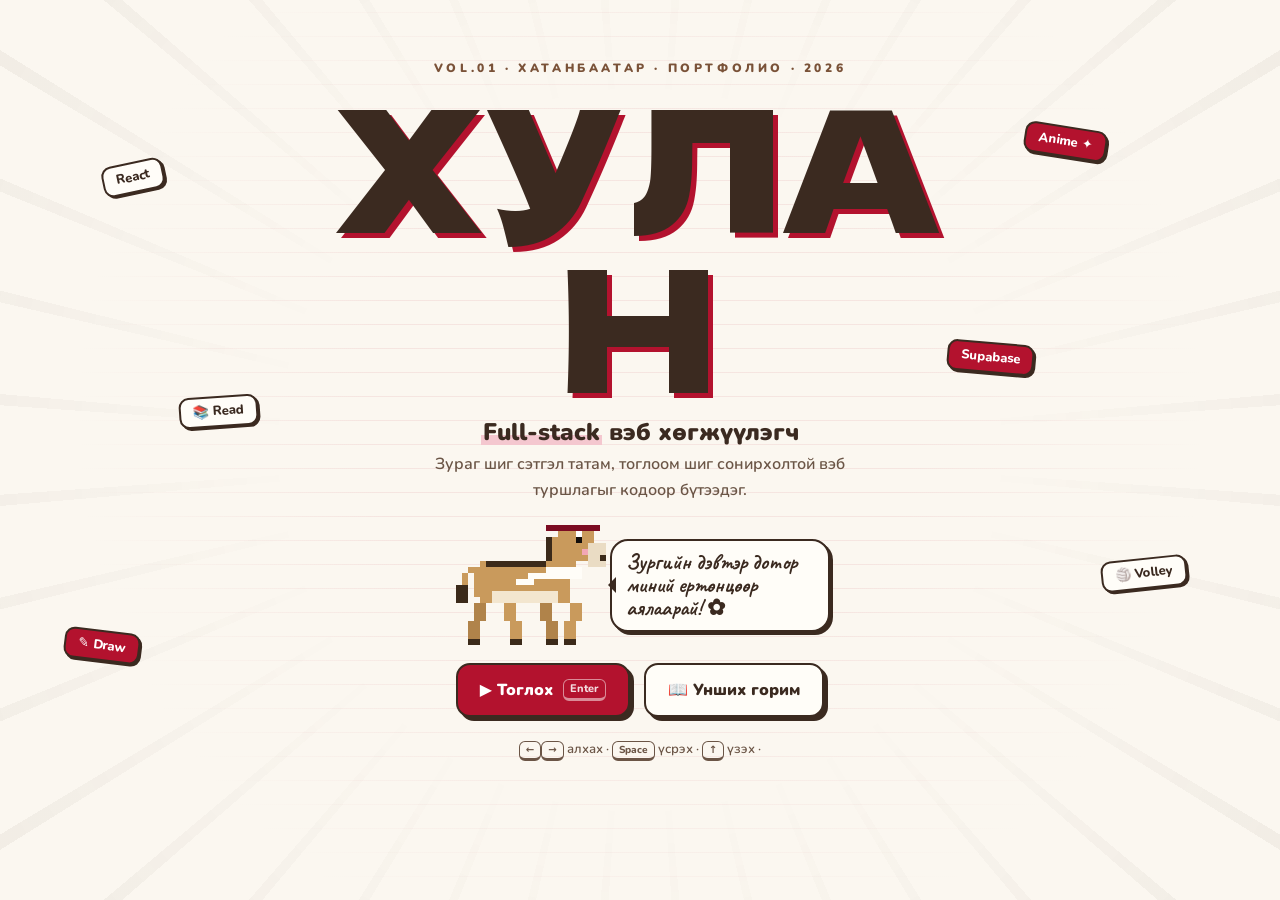
==== commit 44ba4451: "Миний мэдээлэл: бүтэн нэр, нийтийн имэйл, LinkedIn, Instagram Co-Authored-By: Claude Opus 5.5 <norep" ====
--- a/index.html
+++ b/index.html
@@ -3,8 +3,8 @@
 <head>
   <meta charset="UTF-8" />
   <meta name="viewport" content="width=device-width, initial-scale=1, viewport-fit=cover" />
-  <title>Хулан — Sketchbook Quest · Full-stack вэб хөгжүүлэгч</title>
-  <meta name="description" content="Хулангийн портфолио — зургийн дэвтэр дотор аялах тоглоом. Ур чадвар, хобби, 5 бүтээл, холбоо барих." />
+  <title>Хатанбаатар Хулан — Sketchbook Quest · Full-stack вэб хөгжүүлэгч</title>
+  <meta name="description" content="Хатанбаатар Хулангийн портфолио — зургийн дэвтэр дотор аялах тоглоом. Ур чадвар, хобби, 5 бүтээл, холбоо барих." />
   <meta name="theme-color" content="#fbf7f0" />
   <meta property="og:title" content="Хулан — Sketchbook Quest" />
   <meta property="og:description" content="Тоглоом хэлбэрийн хувийн портфолио: зураг, анимэ, ном, спорт ба код." />
@@ -61,7 +61,7 @@
   <section id="start" class="start" aria-labelledby="startTitle">
     <div class="speedlines" aria-hidden="true"></div>
     <div class="cover">
-      <p class="cover-vol">VOL.01 · ПОРТФОЛИО · 2026</p>
+      <p class="cover-vol">VOL.01 · ХАТАНБААТАР · ПОРТФОЛИО · 2026</p>
       <h1 id="startTitle" class="cover-title" data-split>ХУЛАН</h1>
       <p class="cover-role"><span>Full-stack</span> вэб хөгжүүлэгч</p>
       <p class="cover-tag" id="coverTag"></p>
@@ -102,7 +102,7 @@
     <section id="r-hero" class="r-hero">
       <div class="petals" aria-hidden="true"></div>
       <div class="r-hero-text">
-        <p class="hand reveal" style="--i:0">Сайн уу, би бол…</p>
+        <p class="hand reveal" style="--i:0">Сайн уу, би бол Хатанбаатарын…</p>
         <h1 class="r-name" data-split>ХУЛАН</h1>
         <p class="r-role reveal" style="--i:3"><span class="hl">Full-stack</span> вэб хөгжүүлэгч</p>
         <p class="r-tag reveal" style="--i:4" id="rTag"></p>
@@ -171,7 +171,7 @@
     </section>
 
     <footer class="r-foot">
-      <p>© <span class="year"></span> Хулан · гараар кодолсон, гараар зурсан ✎</p>
+      <p>© <span class="year"></span> Хатанбаатар Хулан · гараар кодолсон, гараар зурсан ✎</p>
       <p class="hint">Нууц: тоглоомд <kbd>↑</kbd><kbd>↑</kbd><kbd>↓</kbd><kbd>↓</kbd><kbd>←</kbd><kbd>→</kbd><kbd>←</kbd><kbd>→</kbd><kbd>B</kbd><kbd>A</kbd></p>
     </footer>
   </main>
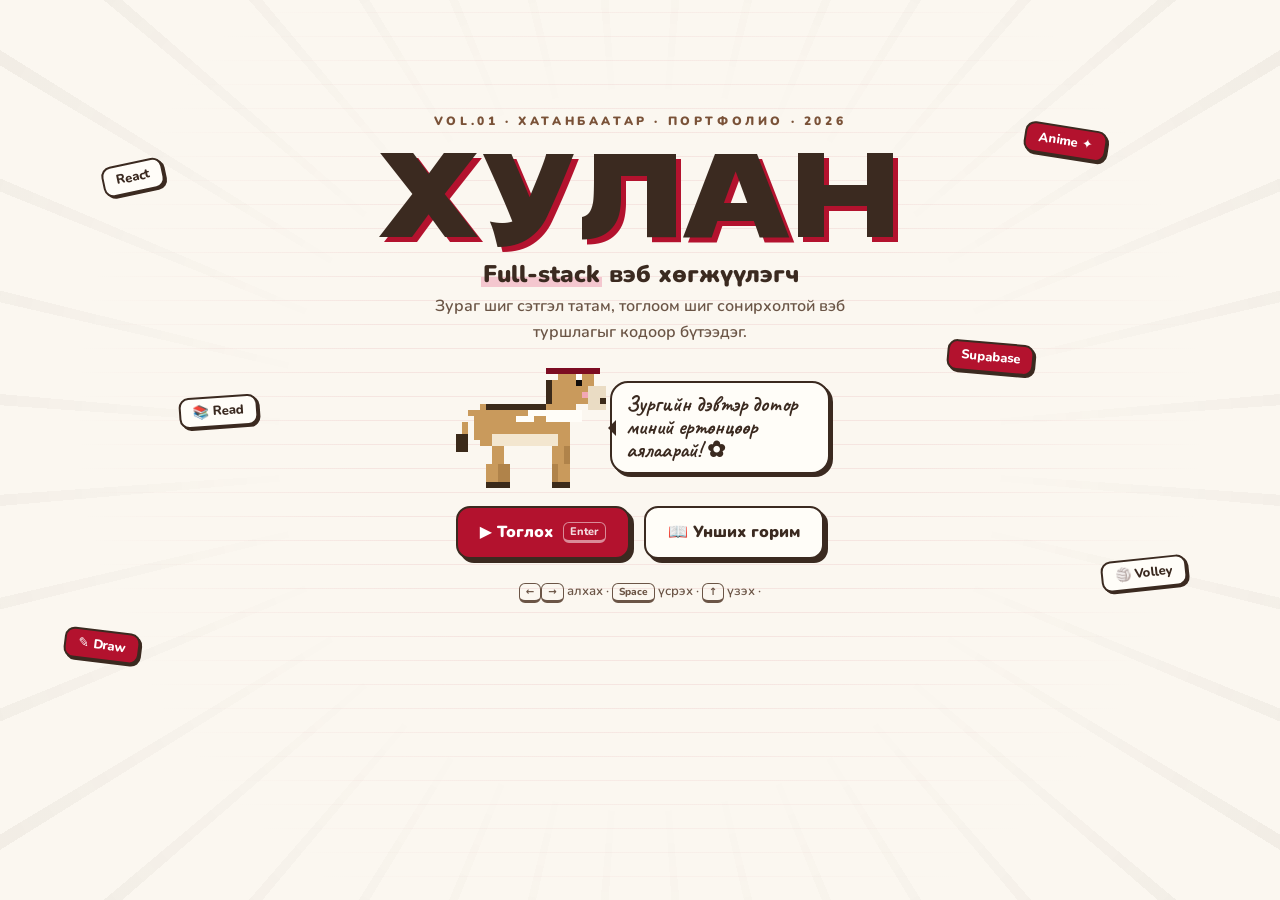
==== commit 7e2a8a04: "Ширээний теннис тоглогддог боллоо (Хулан-бот, rally рекорд) Co-Authored-By: Claude Opus 5.5 <noreply" ====
--- a/index.html
+++ b/index.html
@@ -183,6 +183,21 @@
     <div class="panel-body" id="panelBody"></div>
   </dialog>
 
+  <!-- ================= Ширээний теннис (тоглогдоно) ================= -->
+  <dialog class="panel pp" id="ppDialog" aria-labelledby="ppTitle">
+    <button class="panel-close" id="ppClose" aria-label="Хаах">×</button>
+    <div class="pp-body">
+      <header class="pp-head">
+        <h3 id="ppTitle">🏓 Ширээний теннис</h3>
+        <b class="pp-score" id="ppScore">0 : 0</b>
+      </header>
+      <p class="pp-names"><span>Хулан-бот 🤖</span><small id="ppRec"></small></p>
+      <canvas id="ppCanvas" class="pp-canvas" width="300" height="460" aria-label="Ширээний теннисийн талбай"></canvas>
+      <p class="pp-names"><span>Та ✦</span><small>хулгана · хуруу · ← →</small></p>
+      <button class="btn btn-cherry sm" id="ppAgain" hidden>↻ Дахин тоглох</button>
+    </div>
+  </dialog>
+
   <!-- ================= Төгсгөл: холбоо барих ================= -->
   <dialog class="panel finish" id="finish" aria-labelledby="finishTitle">
     <div class="panel-lines" aria-hidden="true"></div>
--- a/css/style.css
+++ b/css/style.css
@@ -223,12 +223,17 @@
   -webkit-mask: radial-gradient(circle, transparent 0 22%, #000 60%); mask: radial-gradient(circle, transparent 0 22%, #000 60%);
 }
 @keyframes rotate { to { transform: rotate(360deg); } }
-.cover { position: relative; z-index: 2; text-align: center; padding: 24px; max-width: 720px; }
+.cover { position: relative; z-index: 2; text-align: center; padding: 24px; width: min(720px, 100%); }
 .cover-vol { margin: 0 0 6px; font: 900 12px/1 var(--f-body); letter-spacing: .3em; color: var(--brown); animation: rise .6s var(--ease-out) both; }
 .cover-title, .r-name {
-  margin: 0; font: 400 clamp(68px, 17vw, 168px)/.95 var(--f-title); letter-spacing: .02em; color: var(--ink);
+  margin: 0; font: 400 clamp(56px, 16vw, 168px)/.95 var(--f-title); letter-spacing: .02em; color: var(--ink);
   text-shadow: 5px 5px 0 var(--cherry);
-}
+  white-space: nowrap;           /* «ХУЛАН» хэзээ ч 2 мөр болж хуваагдахгүй */
+}
+/* багтах өргөнөөс хамаарч үсгийн хэмжээ өөрчлөгдөнө (container query) */
+.cover, .r-hero-text { container-type: inline-size; }
+.cover-title { font-size: min(168px, 17cqi); }
+.r-name { font-size: min(150px, 17cqi); }
 [data-split] .ch { display: inline-block; animation: letterPop .7s var(--ease-pop) both; animation-delay: calc(var(--i) * 70ms + .1s); }
 [data-split] .ch:hover { animation: wobble .5s ease; color: var(--cherry); text-shadow: 5px 5px 0 var(--ink); }
 @keyframes letterPop { from { transform: translateY(60px) rotate(-12deg) scale(.6); opacity: 0; } }
@@ -308,6 +313,17 @@
 .finish-lead { color: var(--ink-2); }
 .finish-cta { display: flex; flex-wrap: wrap; gap: 12px; justify-content: center; margin-top: 18px; }
 
+/* Ширээний теннис */
+.pp { width: min(400px, 94vw); }
+.pp [hidden] { display: none; }
+.pp-body { padding: 16px 18px 18px; display: grid; justify-items: center; gap: 6px; }
+.pp-head { width: 100%; display: flex; align-items: center; justify-content: space-between; gap: 16px; }
+.pp-head h3 { margin: 0; font: 400 20px/1.1 var(--f-title); }
+.pp-score { font: 400 26px/1 var(--f-title); color: var(--cherry); padding: 6px 12px; border: 2.5px solid var(--ink); border-radius: 12px; background: var(--paper); box-shadow: 3px 3px 0 var(--ink); }
+.pp-names { width: 100%; display: flex; justify-content: space-between; align-items: baseline; gap: 10px; margin: 0; font-weight: 900; font-size: 14px; }
+.pp-names small { font-weight: 700; color: var(--ink-2); font-size: 12px; }
+.pp-canvas { width: min(300px, 78vw, calc((92svh - 190px) * 300 / 460)); height: auto; aspect-ratio: 300 / 460; border-radius: 14px; touch-action: none; cursor: none; }
+
 /* Холбоо барих холбоосууд */
 .links { list-style: none; margin: 0; padding: 0; display: grid; gap: 12px; }
 .link {
@@ -355,7 +371,7 @@
   max-width: 1180px; margin: 0 auto; padding: 40px clamp(18px, 4vw, 40px) 80px;
 }
 .r-hero .hand { font-size: clamp(26px, 3.4vw, 36px); }
-.r-name { font-size: clamp(64px, 12vw, 150px); }
+
 .r-role { margin: 16px 0 8px; font: 900 clamp(20px, 2.6vw, 28px)/1.2 var(--f-body); }
 .r-tag { margin: 0 0 26px; max-width: 42ch; color: var(--ink-2); font-size: 17px; }
 .r-cta { display: flex; flex-wrap: wrap; gap: 14px; }
